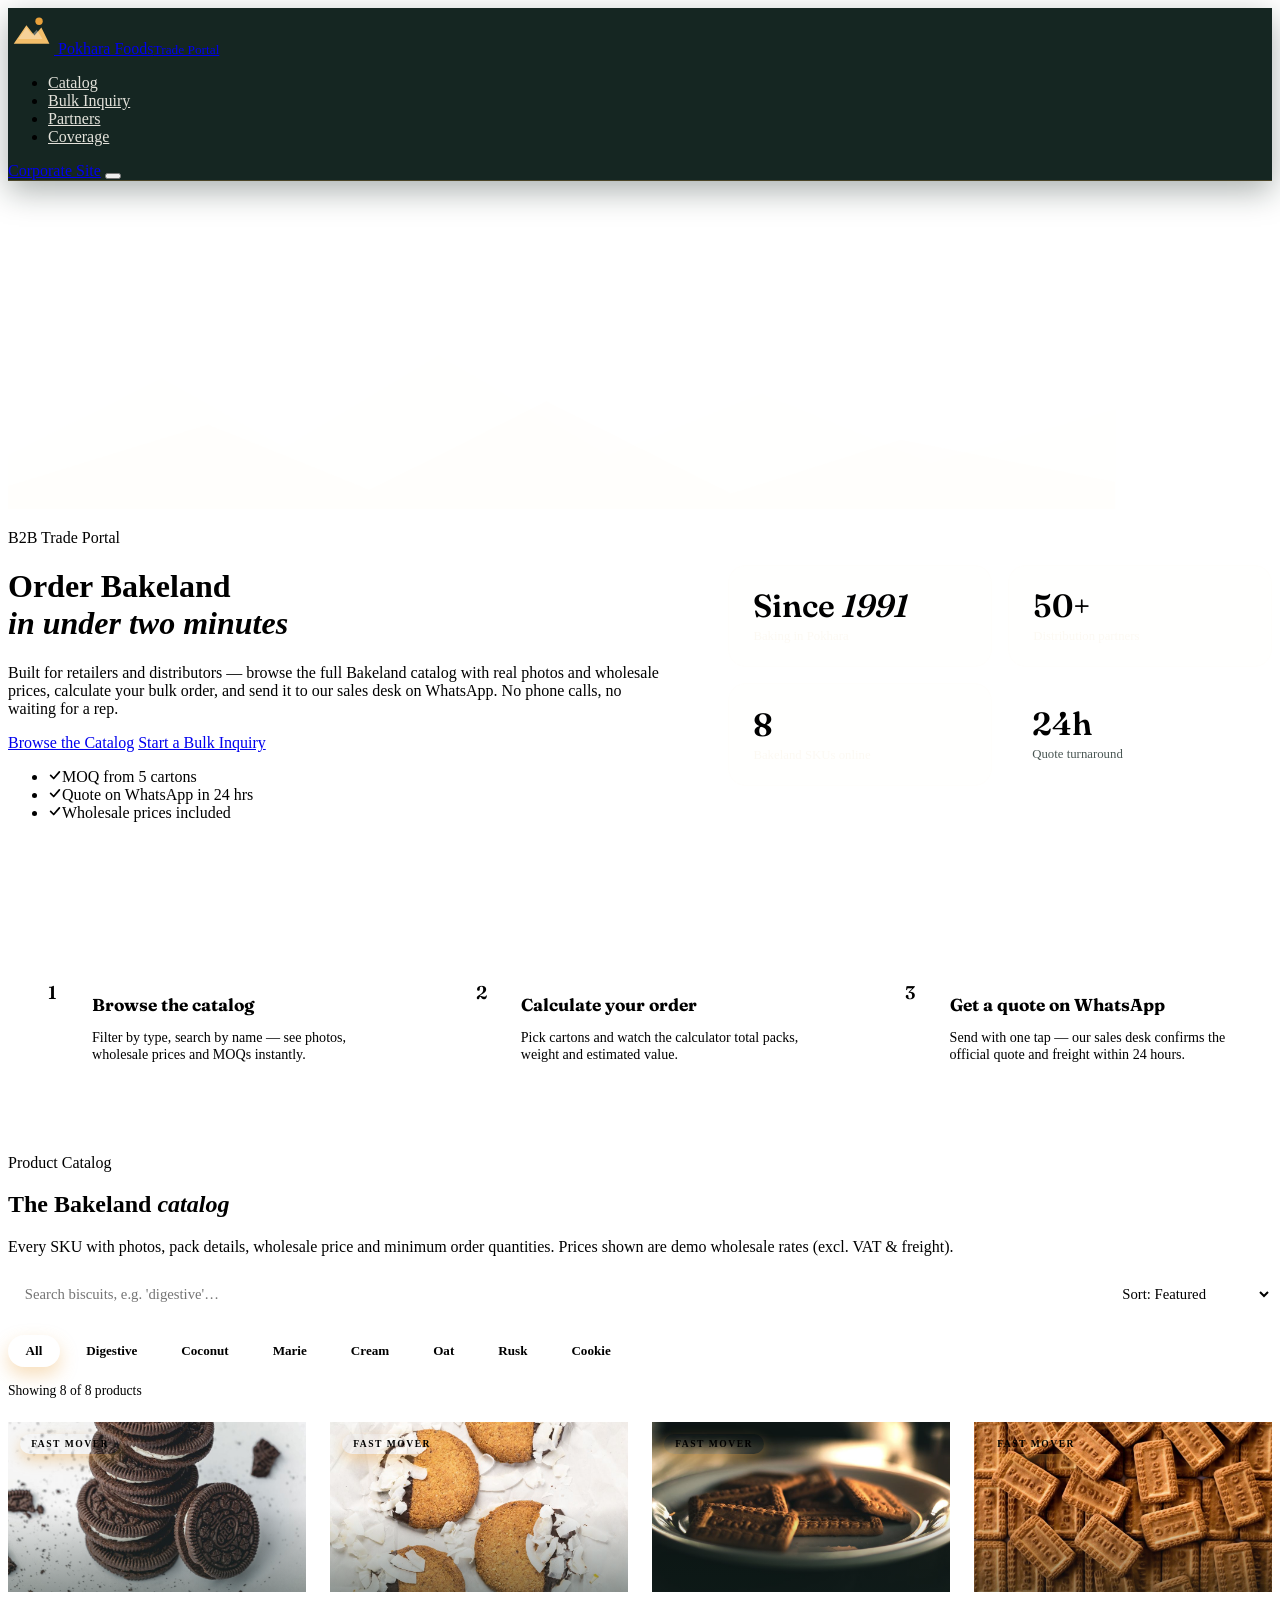
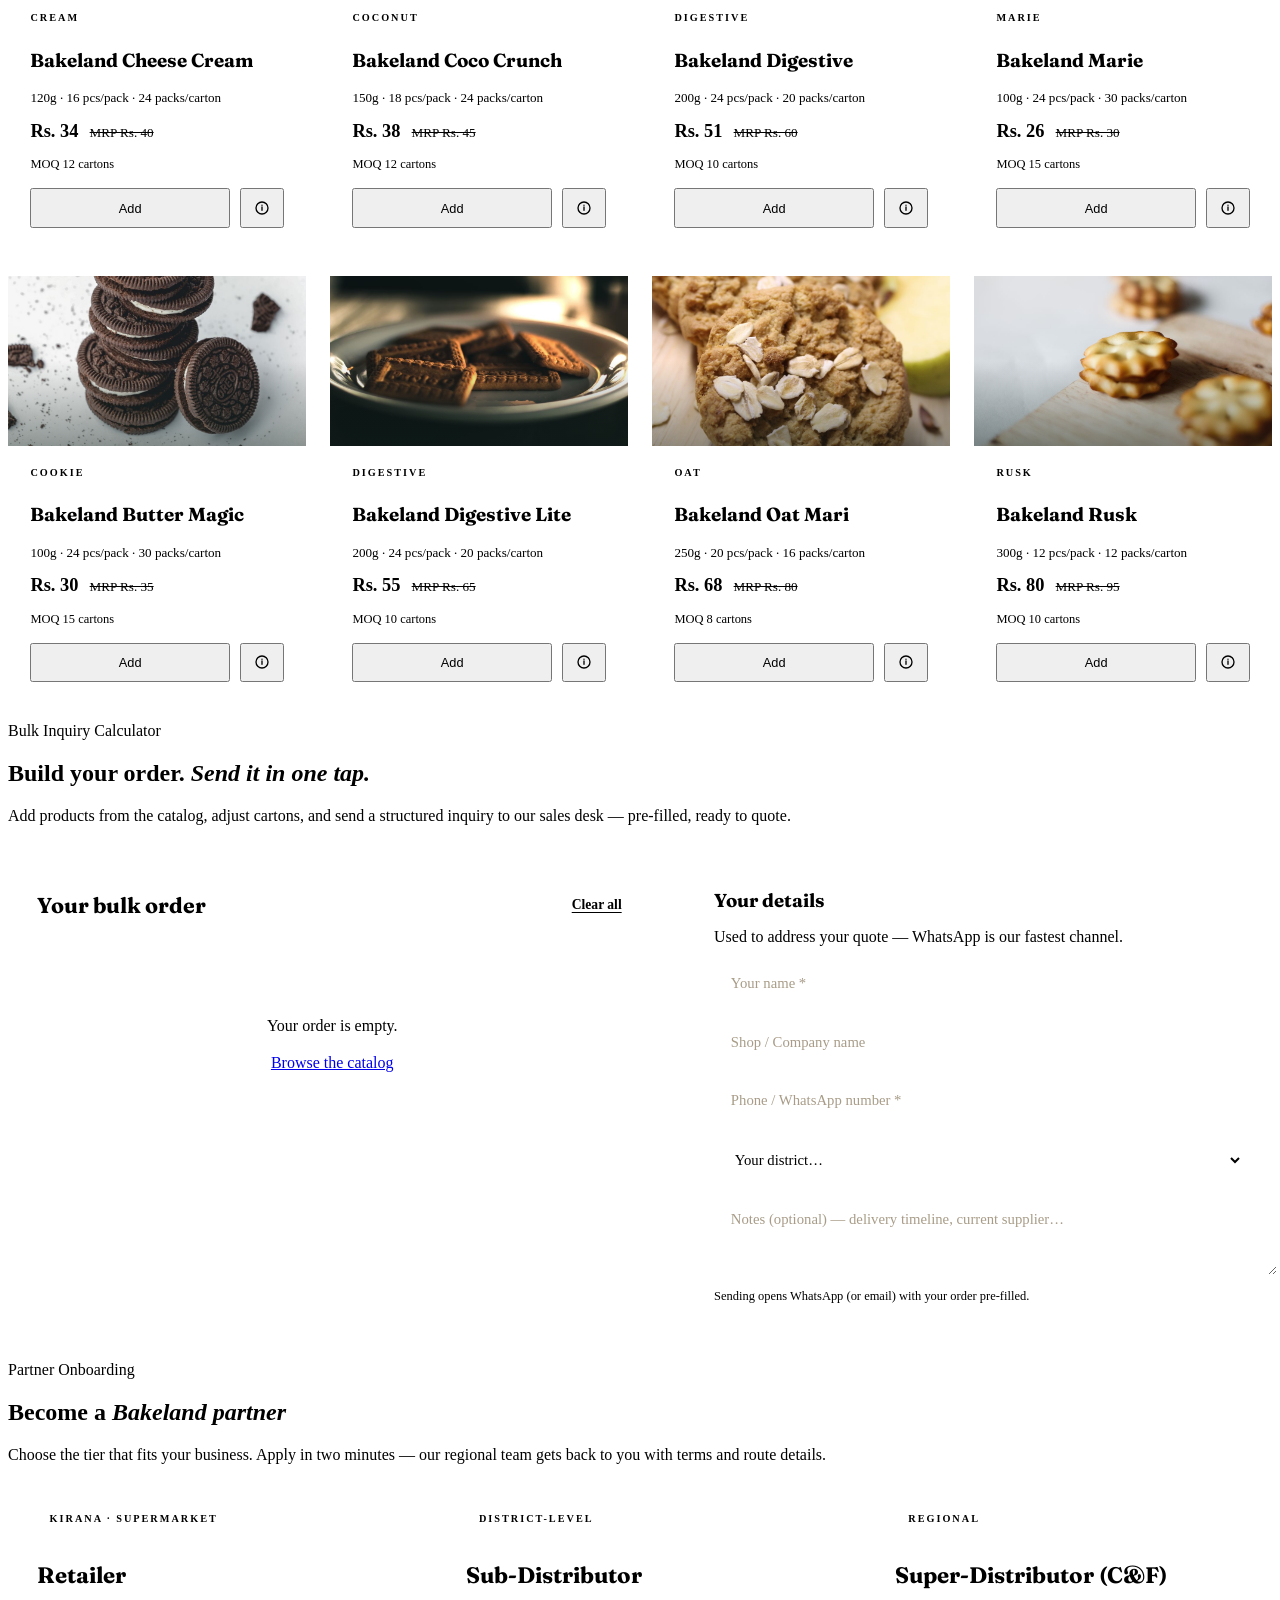
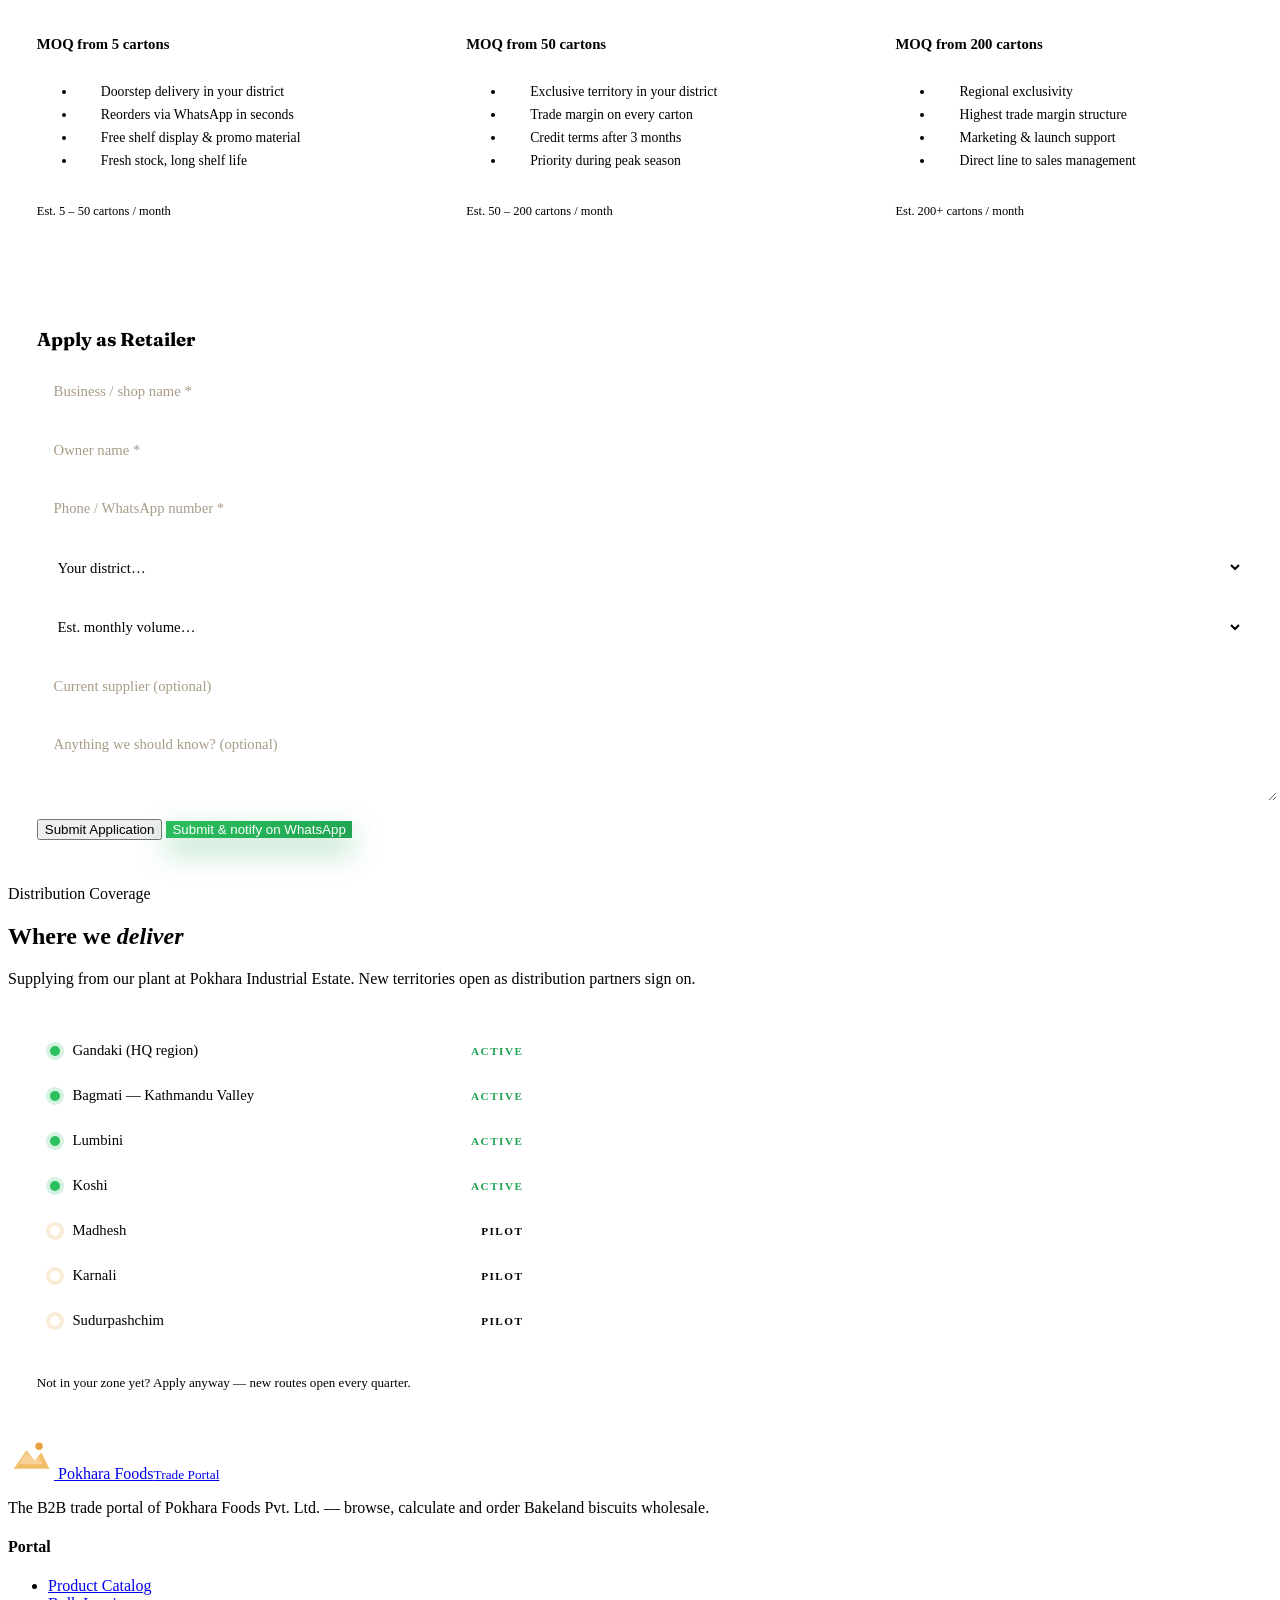
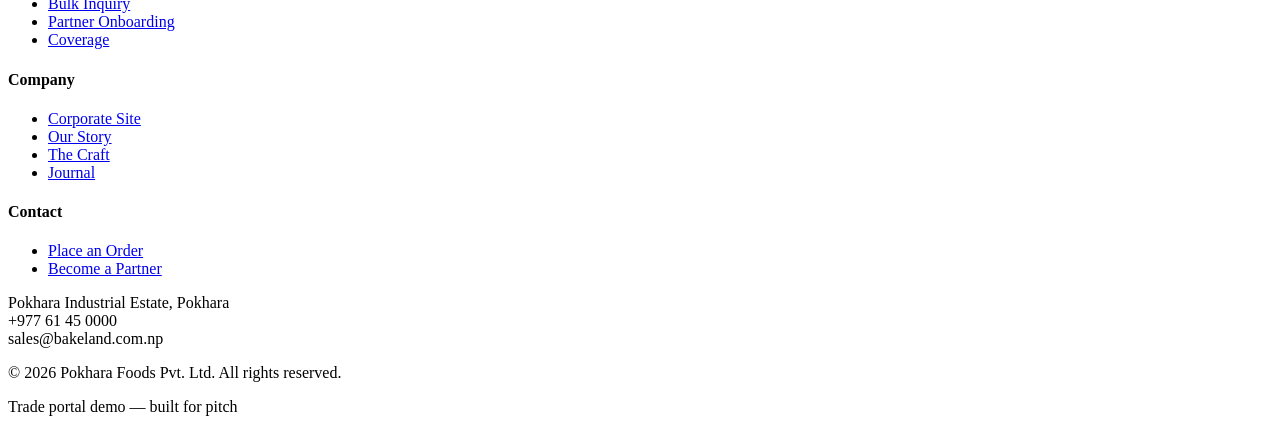
==== portal.html @ 177e56bc "feat: B2B wholesale trade portal" ====
<!DOCTYPE html>
<html lang="en">
<head>
  <meta charset="UTF-8" />
  <meta name="viewport" content="width=device-width, initial-scale=1.0" />
  <title>Trade Portal | Pokhara Foods — Bakeland Wholesale</title>
  <meta name="description" content="Pokhara Foods B2B trade portal — browse the Bakeland biscuit catalog with real photos and wholesale prices, calculate bulk orders and get a quote on WhatsApp in under two minutes. Retailer & distributor onboarding." />
  <link rel="preconnect" href="https://fonts.googleapis.com" />
  <link rel="preconnect" href="https://fonts.gstatic.com" crossorigin />
  <link href="https://fonts.googleapis.com/css2?family=Fraunces:ital,opsz,wght@0,9..144,400;0,9..144,500;0,9..144,600;0,9..144,700;1,9..144,400;1,9..144,600&family=Manrope:wght@300;400;500;600;700;800&display=swap" rel="stylesheet" />
  <link rel="stylesheet" href="main.css" />
  <link rel="stylesheet" href="portal.css" />
</head>
<body>

  <!-- ================================================================
       NAVBAR
  ================================================================= -->
  <nav class="navbar portal-nav scrolled">
    <div class="container nav-inner">
      <a href="index.html" class="brand">
        <span class="brand-mark" aria-hidden="true">
          <svg viewBox="0 0 40 40" width="46" height="46">
            <path d="M5 31 L16 15 L23 24 L29 17 L36 31 Z" fill="#f3be6a"/>
            <circle cx="27" cy="11.5" r="3.2" fill="#e9a13b"/>
            <path d="M9 27 L16 17 L21 23 L25 19 L30 27 Z" fill="rgba(251,247,239,0.35)"/>
          </svg>
        </span>
        <span class="brand-text">Pokhara Foods<small>Trade Portal</small></span>
      </a>

      <ul class="nav-links" id="navLinks">
        <li><a href="#catalog">Catalog</a></li>
        <li><a href="#calculator">Bulk Inquiry <span class="cart-badge" id="cartBadge" hidden>0</span></a></li>
        <li><a href="#partners">Partners</a></li>
        <li><a href="#coverage">Coverage</a></li>
      </ul>

      <a href="index.html" class="btn btn-primary btn-sm">Corporate Site</a>

      <button class="hamburger" id="hamburger" aria-label="Toggle menu">
        <span></span><span></span><span></span>
      </button>
    </div>
  </nav>

  <!-- ================================================================
       HERO
  ================================================================= -->
  <header class="portal-hero">
    <svg class="hero-ridge" viewBox="0 0 1440 260" preserveAspectRatio="none" aria-hidden="true">
      <path fill="rgba(251,247,239,0.07)" d="M0,190 L200,90 L360,180 L560,60 L780,190 L980,110 L1200,200 L1440,130 L1440,260 L0,260 Z"/>
      <path fill="rgba(251,247,239,0.13)" d="M0,230 L260,150 L470,235 L700,120 L940,240 L1160,170 L1440,225 L1440,260 L0,260 Z"/>
    </svg>

    <div class="container portal-hero-inner">
      <div class="portal-hero-copy">
        <p class="eyebrow hero-eyebrow">B2B Trade Portal</p>
        <h1 class="hero-title">Order Bakeland<br /><em>in under two minutes</em></h1>
        <p class="hero-sub">
          Built for retailers and distributors — browse the full Bakeland catalog with
          real photos and wholesale prices, calculate your bulk order, and send it to
          our sales desk on WhatsApp. No phone calls, no waiting for a rep.
        </p>
        <div class="hero-actions">
          <a href="#catalog" class="btn btn-primary">Browse the Catalog</a>
          <a href="#calculator" class="btn btn-ghost">Start a Bulk Inquiry</a>
        </div>
        <ul class="hero-trust">
          <li><span class="tick"><svg viewBox="0 0 16 16" width="14" height="14"><path d="M3 8.5 6.5 12 13 4.5" fill="none" stroke="currentColor" stroke-width="2" stroke-linecap="round" stroke-linejoin="round"/></svg></span>MOQ from 5 cartons</li>
          <li><span class="tick"><svg viewBox="0 0 16 16" width="14" height="14"><path d="M3 8.5 6.5 12 13 4.5" fill="none" stroke="currentColor" stroke-width="2" stroke-linecap="round" stroke-linejoin="round"/></svg></span>Quote on WhatsApp in 24 hrs</li>
          <li><span class="tick"><svg viewBox="0 0 16 16" width="14" height="14"><path d="M3 8.5 6.5 12 13 4.5" fill="none" stroke="currentColor" stroke-width="2" stroke-linecap="round" stroke-linejoin="round"/></svg></span>Wholesale prices included</li>
        </ul>
      </div>

      <div class="p-stats">
        <div class="p-stat">
          <span class="p-stat-value">Since <em style="color:var(--ivory)">1991</em></span>
          <span class="p-stat-label">Baking in Pokhara</span>
        </div>
        <div class="p-stat">
          <span class="p-stat-value">50+</span>
          <span class="p-stat-label">Distribution partners</span>
        </div>
        <div class="p-stat">
          <span class="p-stat-value">8</span>
          <span class="p-stat-label">Bakeland SKUs online</span>
        </div>
        <div class="p-stat p-stat-accent">
          <span class="p-stat-value">24h</span>
          <span class="p-stat-label">Quote turnaround</span>
        </div>
      </div>
    </div>
  </header>

  <!-- ================================================================
       HOW IT WORKS
  ================================================================= -->
  <section class="how">
    <div class="container how-grid">
      <div class="how-step reveal">
        <span class="how-num">1</span>
        <div>
          <h4>Browse the catalog</h4>
          <p>Filter by type, search by name — see photos, wholesale prices and MOQs instantly.</p>
        </div>
      </div>
      <div class="how-step reveal">
        <span class="how-num">2</span>
        <div>
          <h4>Calculate your order</h4>
          <p>Pick cartons and watch the calculator total packs, weight and estimated value.</p>
        </div>
      </div>
      <div class="how-step reveal">
        <span class="how-num">3</span>
        <div>
          <h4>Get a quote on WhatsApp</h4>
          <p>Send with one tap — our sales desk confirms the official quote and freight within 24 hours.</p>
        </div>
      </div>
    </div>
  </section>

  <!-- ================================================================
       CATALOG
  ================================================================= -->
  <section class="section portal-section" id="catalog">
    <div class="container">
      <div class="section-head reveal">
        <p class="eyebrow">Product Catalog</p>
        <h2 class="section-title">The Bakeland <em>catalog</em></h2>
        <p class="section-sub">
          Every SKU with photos, pack details, wholesale price and minimum order quantities.
          Prices shown are demo wholesale rates (excl. VAT &amp; freight).
        </p>
      </div>

      <div class="catalog-tools reveal">
        <input type="search" id="searchInput" placeholder="Search biscuits, e.g. 'digestive'…" aria-label="Search products" />
        <select id="sortSelect" aria-label="Sort products">
          <option value="featured">Sort: Featured</option>
          <option value="price-asc">Price: Low → High</option>
          <option value="price-desc">Price: High → Low</option>
          <option value="name">Name: A → Z</option>
        </select>
      </div>

      <div class="chips" id="catChips" aria-label="Filter by category"></div>
      <p class="catalog-count" id="catalogCount" aria-live="polite"></p>

      <div class="catalog-grid" id="catalogGrid"></div>

      <div class="catalog-empty" id="catalogEmpty" hidden>
        <p>No products match your search.</p>
        <button class="btn btn-outline" id="resetFilters">Clear filters</button>
      </div>
    </div>
  </section>

  <!-- ================================================================
       BULK INQUIRY CALCULATOR
  ================================================================= -->
  <section class="section portal-section alt" id="calculator">
    <div class="container">
      <div class="section-head reveal">
        <p class="eyebrow">Bulk Inquiry Calculator</p>
        <h2 class="section-title">Build your order. <em>Send it in one tap.</em></h2>
        <p class="section-sub">
          Add products from the catalog, adjust cartons, and send a structured inquiry
          to our sales desk — pre-filled, ready to quote.
        </p>
      </div>

      <div class="inq-layout">
        <div class="inq-left reveal">
          <div class="panel">
            <div class="panel-head">
              <h3>Your bulk order</h3>
              <button type="button" class="link-btn" id="clearCart">Clear all</button>
            </div>

            <div class="cart-empty" id="cartEmpty">
              <p>Your order is empty.</p>
              <a href="#catalog" class="btn btn-outline btn-sm">Browse the catalog</a>
            </div>

            <div class="cart-lines" id="cartLines"></div>

            <div class="totals-card" id="totalsCard" hidden>
              <div class="totals-row"><span>Total cartons</span><strong id="totCartons">0</strong></div>
              <div class="totals-row"><span>Total packs</span><strong id="totPacks">0</strong></div>
              <div class="totals-row"><span>Est. weight</span><strong id="totWeight">0 kg</strong></div>
              <div class="totals-row totals-value"><span>Est. wholesale value</span><strong id="totValue">Rs. 0</strong></div>
              <p class="totals-note">Demo pricing — the official quote, including freight to your district, is confirmed by our sales desk.</p>
              <div class="totals-actions">
                <button type="button" class="btn wa-btn" id="btnWa">Send Inquiry on WhatsApp</button>
                <button type="button" class="btn btn-outline" id="btnEmail">Send via Email</button>
              </div>
            </div>
          </div>
        </div>

        <div class="inq-right reveal">
          <form class="panel p-form" id="inquiryForm" onsubmit="return false;">
            <h3 style="font-family:'Fraunces',serif; color:var(--pine-deep); margin-bottom:0.3rem">Your details</h3>
            <p class="form-note">Used to address your quote — WhatsApp is our fastest channel.</p>
            <input type="text" id="inqName" placeholder="Your name *" required />
            <input type="text" id="inqCompany" placeholder="Shop / Company name" />
            <input type="tel" id="inqPhone" placeholder="Phone / WhatsApp number *" required />
            <select id="inqDistrict" aria-label="Your district">
              <option value="">Your district…</option>
            </select>
            <textarea rows="3" id="inqNote" placeholder="Notes (optional) — delivery timeline, current supplier…"></textarea>
            <p class="form-hint">Sending opens WhatsApp (or email) with your order pre-filled.</p>
          </form>

          <div class="panel confirm-card" id="confirmPanel" hidden>
            <span class="confirm-check" aria-hidden="true">
              <svg viewBox="0 0 24 24" width="30" height="30"><path d="M5 12.5 10 17.5 19 7" fill="none" stroke="currentColor" stroke-width="2.4" stroke-linecap="round" stroke-linejoin="round"/></svg>
            </span>
            <h3>Inquiry received!</h3>
            <p>Reference <strong id="confirmRef">PF-000000</strong> — our sales desk will confirm your official quote and freight within 24 hours (working days).</p>
            <ul id="confirmSummary" class="confirm-summary"></ul>
            <button type="button" class="btn btn-primary" id="newInquiry">Start a new inquiry</button>
          </div>
        </div>
      </div>
    </div>
  </section>

  <!-- ================================================================
       PARTNERS
  ================================================================= -->
  <section class="section portal-section" id="partners">
    <div class="container">
      <div class="section-head reveal">
        <p class="eyebrow">Partner Onboarding</p>
        <h2 class="section-title">Become a <em>Bakeland partner</em></h2>
        <p class="section-sub">
          Choose the tier that fits your business. Apply in two minutes — our regional
          team gets back to you with terms and route details.
        </p>
      </div>

      <div class="tiers" id="tierCards">
        <button type="button" class="tier reveal" data-tier="retailer">
          <span class="tier-tag">Kirana · Supermarket</span>
          <h3>Retailer</h3>
          <p class="tier-moq">MOQ from 5 cartons</p>
          <ul class="tier-benefits">
            <li>Doorstep delivery in your district</li>
            <li>Reorders via WhatsApp in seconds</li>
            <li>Free shelf display &amp; promo material</li>
            <li>Fresh stock, long shelf life</li>
          </ul>
          <span class="tier-vol">Est. 5 – 50 cartons / month</span>
        </button>

        <button type="button" class="tier reveal" data-tier="sub">
          <span class="tier-tag">District-level</span>
          <h3>Sub-Distributor</h3>
          <p class="tier-moq">MOQ from 50 cartons</p>
          <ul class="tier-benefits">
            <li>Exclusive territory in your district</li>
            <li>Trade margin on every carton</li>
            <li>Credit terms after 3 months</li>
            <li>Priority during peak season</li>
          </ul>
          <span class="tier-vol">Est. 50 – 200 cartons / month</span>
        </button>

        <button type="button" class="tier reveal" data-tier="cnf">
          <span class="tier-tag">Regional</span>
          <h3>Super-Distributor (C&amp;F)</h3>
          <p class="tier-moq">MOQ from 200 cartons</p>
          <ul class="tier-benefits">
            <li>Regional exclusivity</li>
            <li>Highest trade margin structure</li>
            <li>Marketing &amp; launch support</li>
            <li>Direct line to sales management</li>
          </ul>
          <span class="tier-vol">Est. 200+ cartons / month</span>
        </button>
      </div>

      <form class="panel p-form partner-form reveal" id="partnerForm" onsubmit="return false;">
        <h3 style="font-family:'Fraunces',serif; color:var(--pine-deep)">Apply as <span class="tier-label" id="tierLabel">Retailer</span></h3>
        <div class="form-row">
          <input type="text" id="partBusiness" placeholder="Business / shop name *" required />
          <input type="text" id="partOwner" placeholder="Owner name *" required />
        </div>
        <div class="form-row">
          <input type="tel" id="partPhone" placeholder="Phone / WhatsApp number *" required />
          <select id="partDistrict" aria-label="Your district">
            <option value="">Your district…</option>
          </select>
        </div>
        <div class="form-row">
          <select id="partVolume" aria-label="Estimated monthly volume">
            <option value="">Est. monthly volume…</option>
            <option>Under 5 cartons</option>
            <option>5 – 20 cartons</option>
            <option>20 – 50 cartons</option>
            <option>50 – 200 cartons</option>
            <option>200+ cartons</option>
          </select>
          <input type="text" id="partSupplier" placeholder="Current supplier (optional)" />
        </div>
        <textarea rows="3" id="partNote" placeholder="Anything we should know? (optional)"></textarea>
        <div class="form-actions">
          <button type="submit" class="btn btn-primary" id="btnApply">Submit Application</button>
          <button type="button" class="btn wa-btn" id="btnApplyWa">Submit &amp; notify on WhatsApp</button>
        </div>

        <div class="confirm-card mini" id="partnerConfirm" hidden>
          <span class="confirm-check" aria-hidden="true">
            <svg viewBox="0 0 24 24" width="26" height="26"><path d="M5 12.5 10 17.5 19 7" fill="none" stroke="currentColor" stroke-width="2.4" stroke-linecap="round" stroke-linejoin="round"/></svg>
          </span>
          <p>Application received! Reference <strong id="partnerRef">PF-000000</strong> — our regional team will contact you within 2 working days.</p>
        </div>
      </form>
    </div>
  </section>

  <!-- ================================================================
       COVERAGE
  ================================================================= -->
  <section class="section portal-section alt" id="coverage">
    <div class="container">
      <div class="section-head reveal">
        <p class="eyebrow">Distribution Coverage</p>
        <h2 class="section-title">Where we <em>deliver</em></h2>
        <p class="section-sub">
          Supplying from our plant at Pokhara Industrial Estate. New territories open as
          distribution partners sign on.
        </p>
      </div>

      <div class="coverage-grid">
        <div class="zone-list reveal">
          <div class="zone-item"><span class="zone-dot active"></span><span>Gandaki (HQ region)</span><span class="zone-status on">Active</span></div>
          <div class="zone-item"><span class="zone-dot active"></span><span>Bagmati — Kathmandu Valley</span><span class="zone-status on">Active</span></div>
          <div class="zone-item"><span class="zone-dot active"></span><span>Lumbini</span><span class="zone-status on">Active</span></div>
          <div class="zone-item"><span class="zone-dot active"></span><span>Koshi</span><span class="zone-status on">Active</span></div>
          <div class="zone-item"><span class="zone-dot pilot"></span><span>Madhesh</span><span class="zone-status pilot">Pilot</span></div>
          <div class="zone-item"><span class="zone-dot pilot"></span><span>Karnali</span><span class="zone-status pilot">Pilot</span></div>
          <div class="zone-item"><span class="zone-dot pilot"></span><span>Sudurpashchim</span><span class="zone-status pilot">Pilot</span></div>
          <p class="zone-note">Not in your zone yet? Apply anyway — new routes open every quarter.</p>
        </div>

        <div class="coverage-map reveal">
          <iframe
            src="https://www.google.com/maps?q=Pokhara+Industrial+Estate,+Pokhara,+Nepal&output=embed"
            title="Pokhara Foods plant — Pokhara Industrial Estate"
            loading="lazy"
            referrerpolicy="no-referrer-when-downgrade"
            allowfullscreen></iframe>
        </div>
      </div>
    </div>
  </section>

  <!-- ================================================================
       FOOTER
  ================================================================= -->
  <footer class="footer">
    <div class="container footer-top">
      <div class="footer-brand">
        <a href="index.html" class="brand">
          <span class="brand-mark" aria-hidden="true">
            <svg viewBox="0 0 40 40" width="46" height="46">
              <path d="M5 31 L16 15 L23 24 L29 17 L36 31 Z" fill="#f3be6a"/>
              <circle cx="27" cy="11.5" r="3.2" fill="#e9a13b"/>
              <path d="M9 27 L16 17 L21 23 L25 19 L30 27 Z" fill="rgba(251,247,239,0.35)"/>
            </svg>
          </span>
          <span class="brand-text">Pokhara Foods<small>Trade Portal</small></span>
        </a>
        <p class="footer-desc">
          The B2B trade portal of Pokhara Foods Pvt. Ltd. — browse, calculate and order
          Bakeland biscuits wholesale.
        </p>
      </div>

      <div class="footer-col">
        <h4>Portal</h4>
        <ul>
          <li><a href="#catalog">Product Catalog</a></li>
          <li><a href="#calculator">Bulk Inquiry</a></li>
          <li><a href="#partners">Partner Onboarding</a></li>
          <li><a href="#coverage">Coverage</a></li>
        </ul>
      </div>

      <div class="footer-col">
        <h4>Company</h4>
        <ul>
          <li><a href="index.html">Corporate Site</a></li>
          <li><a href="index.html#story">Our Story</a></li>
          <li><a href="index.html#craft">The Craft</a></li>
          <li><a href="index.html#journal">Journal</a></li>
        </ul>
      </div>

      <div class="footer-col">
        <h4>Contact</h4>
        <ul>
          <li><a href="#calculator">Place an Order</a></li>
          <li><a href="#partners">Become a Partner</a></li>
        </ul>
        <p class="footer-contact">Pokhara Industrial Estate, Pokhara<br />+977 61 45 0000<br />sales@bakeland.com.np</p>
      </div>
    </div>

    <div class="container footer-bottom">
      <p>&copy; <span id="year">2026</span> Pokhara Foods Pvt. Ltd. All rights reserved.</p>
      <p class="footer-note">Trade portal demo — built for pitch</p>
    </div>
  </footer>

  <!-- ================================================================
       MODAL — product details
  ================================================================= -->
  <div class="modal" id="productModal" hidden>
    <div class="modal-card" id="modalCard" role="dialog" aria-modal="true" aria-label="Product details"></div>
  </div>

  <!-- ================================================================
       TOAST
  ================================================================= -->
  <div class="toast" id="toast" role="status" hidden></div>

  <script src="portal.js"></script>
</body>
</html>
---- portal.css ----
/* ============================================================
   POKHARA FOODS — TRADE PORTAL (Modern Artisan)
   Fresh design · shares tokens with main.css
   ============================================================ */

[hidden] { display: none !important; }

/* ---------- Portal navbar (solid pine) ---------- */
.portal-nav.scrolled {
  background: rgba(14, 31, 27, 0.97);
  backdrop-filter: blur(14px);
  box-shadow: 0 10px 30px rgba(14, 31, 27, 0.35);
  border-bottom: 1px solid rgba(233, 161, 59, 0.25);
}
.portal-nav .brand-text { color: var(--ivory); }
.portal-nav .nav-links a { color: rgba(251, 247, 239, 0.9); }
.portal-nav .hamburger span { background: var(--ivory); }
.cart-badge {
  display: inline-grid;
  place-items: center;
  min-width: 20px;
  height: 20px;
  padding: 0 5px;
  margin-left: 4px;
  background: var(--saffron);
  color: var(--pine-deep);
  font-size: 0.7rem;
  font-weight: 800;
  border-radius: 999px;
  vertical-align: 2px;
}

/* ============================================================
   PORTAL HERO
   ============================================================ */
.portal-hero {
  position: relative;
  padding: 8rem 0 4.5rem;
  overflow: hidden;
  background:
    radial-gradient(900px 460px at 88% 12%, rgba(233, 161, 59, 0.14), transparent 60%),
    radial-gradient(rgba(251, 247, 239, 0.05) 1px, transparent 1.4px),
    linear-gradient(165deg, var(--pine-deep) 0%, var(--pine) 60%, #27503f 100%);
  background-size: auto, 24px 24px, auto;
}
.portal-hero .hero-ridge { height: 200px; }
.portal-hero-inner {
  position: relative;
  z-index: 2;
  display: grid;
  grid-template-columns: 1.1fr 0.9fr;
  gap: 3.5rem;
  align-items: center;
}
.portal-hero .hero-eyebrow { color: var(--saffron-2); }
.portal-hero .hero-eyebrow::before { background: var(--saffron-2); }

.p-stats {
  display: grid;
  grid-template-columns: 1fr 1fr;
  gap: 1rem;
}
.p-stat {
  background: rgba(251, 247, 239, 0.07);
  border: 1px solid rgba(251, 247, 239, 0.16);
  border-radius: 18px;
  padding: 1.4rem 1.5rem;
  backdrop-filter: blur(6px);
  display: flex;
  flex-direction: column;
  transition: transform 0.3s ease, border-color 0.3s ease, background 0.3s ease;
}
.p-stat:hover { transform: translateY(-5px); border-color: var(--saffron); background: rgba(251, 247, 239, 0.1); }
.p-stat-value { font-family: 'Fraunces', serif; font-size: 2rem; font-weight: 600; color: var(--saffron-2); line-height: 1.1; }
.p-stat-label { font-size: 0.8rem; color: rgba(251, 247, 239, 0.72); margin-top: 0.35rem; }
.p-stat-accent { background: linear-gradient(150deg, var(--saffron), var(--saffron-2)); border: none; }
.p-stat-accent .p-stat-value { color: var(--pine-deep); }
.p-stat-accent .p-stat-label { color: rgba(14, 31, 27, 0.75); }

/* ============================================================
   HOW IT WORKS
   ============================================================ */
.how { background: var(--paper); border-bottom: 1px solid var(--line); }
.how-grid {
  display: grid;
  grid-template-columns: repeat(3, 1fr);
  gap: 1.4rem;
  padding: 2.6rem 0;
}
.how-step {
  display: flex;
  gap: 1.1rem;
  align-items: flex-start;
  padding: 1.2rem 1.4rem;
  border-radius: 16px;
  transition: background 0.3s ease, transform 0.3s ease;
}
.how-step:hover { background: var(--ivory); transform: translateY(-4px); }
.how-num {
  flex-shrink: 0;
  width: 44px; height: 44px;
  display: grid; place-items: center;
  font-family: 'Fraunces', serif;
  font-size: 1.15rem;
  font-weight: 600;
  color: var(--pine-deep);
  background: linear-gradient(135deg, var(--saffron), var(--saffron-2));
  border-radius: 50%;
}
.how-step h4 { font-family: 'Fraunces', serif; color: var(--pine-deep); font-size: 1.08rem; margin-bottom: 0.25rem; }
.how-step p { color: var(--muted); font-size: 0.88rem; }

/* ============================================================
   SECTIONS
   ============================================================ */
.portal-section { background: var(--ivory); }
.portal-section.alt { background: var(--paper); }

/* ---------- Catalog tools ---------- */
.catalog-tools { display: flex; gap: 1rem; align-items: center; margin-bottom: 1.2rem; flex-wrap: wrap; }
.catalog-tools input,
.catalog-tools select {
  background: var(--paper);
  border: 1px solid var(--line);
  border-radius: 12px;
  padding: 0.8rem 1.05rem;
  font-family: inherit;
  font-size: 0.92rem;
  color: var(--ink);
  transition: border-color 0.25s ease, box-shadow 0.25s ease;
}
.catalog-tools input { flex: 1; min-width: 220px; }
.catalog-tools input:focus,
.catalog-tools select:focus { outline: none; border-color: var(--saffron); box-shadow: 0 0 0 4px rgba(233, 161, 59, 0.18); }

.chips { display: flex; flex-wrap: wrap; gap: 0.55rem; margin-bottom: 1rem; }
.chip {
  border: 1.5px solid var(--line);
  background: var(--paper);
  color: var(--muted);
  font-family: inherit;
  font-size: 0.82rem;
  font-weight: 700;
  padding: 0.5rem 1.1rem;
  border-radius: 999px;
  cursor: pointer;
  transition: all 0.25s ease;
}
.chip:hover { border-color: var(--saffron); color: var(--pine); transform: translateY(-2px); }
.chip.active { background: linear-gradient(135deg, var(--saffron), var(--saffron-2)); border-color: transparent; color: var(--pine-deep); box-shadow: 0 8px 18px rgba(233, 161, 59, 0.35); }

.catalog-count { font-size: 0.85rem; color: var(--muted); margin-bottom: 1.4rem; }

/* ---------- Product cards (photo) ---------- */
.catalog-grid {
  display: grid;
  grid-template-columns: repeat(auto-fill, minmax(250px, 1fr));
  gap: 1.5rem;
}
.p-card {
  background: var(--paper);
  border: 1px solid var(--line);
  border-radius: var(--radius);
  overflow: hidden;
  box-shadow: var(--shadow-sm);
  display: flex;
  flex-direction: column;
  transition: transform 0.35s ease, box-shadow 0.35s ease;
  animation: cardIn 0.45s ease both;
}
@keyframes cardIn { from { opacity: 0; transform: translateY(14px); } to { opacity: 1; transform: translateY(0); } }
.p-card:hover { transform: translateY(-8px); box-shadow: var(--shadow); }

.p-img { position: relative; height: 170px; overflow: hidden; }
.p-img img { width: 100%; height: 100%; object-fit: cover; transition: transform 0.6s ease; filter: saturate(0.92); }
.p-card:hover .p-img img { transform: scale(1.07); }
.p-img::after { content: ""; position: absolute; inset: 0; background: linear-gradient(180deg, transparent 50%, rgba(14, 31, 27, 0.45)); }
.p-fast {
  position: absolute;
  top: 12px; left: 12px;
  z-index: 2;
  font-size: 0.6rem;
  font-weight: 800;
  letter-spacing: 1.5px;
  text-transform: uppercase;
  color: var(--pine-deep);
  background: linear-gradient(135deg, var(--saffron), var(--saffron-2));
  padding: 0.3rem 0.7rem;
  border-radius: 999px;
  box-shadow: 0 6px 14px rgba(233, 161, 59, 0.4);
}

.p-body { padding: 1.3rem 1.4rem 1.5rem; display: flex; flex-direction: column; flex: 1; }
.p-cat { display: inline-block; font-size: 0.64rem; font-weight: 800; letter-spacing: 2px; text-transform: uppercase; color: var(--saffron); margin-bottom: 0.4rem; }
.p-body h3 { font-family: 'Fraunces', serif; font-size: 1.18rem; color: var(--pine-deep); line-height: 1.25; margin-bottom: 0.3rem; }
.p-specs { font-size: 0.82rem; color: var(--muted); margin-bottom: 0.9rem; }

.p-price-row { display: flex; align-items: baseline; gap: 0.7rem; margin-bottom: 0.2rem; }
.p-ws { font-size: 1.15rem; font-weight: 800; color: var(--pine); }
.p-mrp { font-size: 0.82rem; color: var(--muted); text-decoration: line-through; }
.p-moq { font-size: 0.78rem; color: var(--muted); margin-bottom: 1rem; }

.p-actions { display: flex; gap: 0.6rem; margin-top: auto; }
.p-actions .btn { flex: 1; text-align: center; padding: 0.65rem 0.8rem; font-size: 0.8rem; }
.p-actions .btn-icon { flex: 0 0 auto; width: 44px; padding: 0; display: grid; place-items: center; }
.p-actions .btn-icon svg { display: block; }

.catalog-empty { text-align: center; padding: 4rem 1rem; color: var(--muted); }
.catalog-empty .btn { margin-top: 1.2rem; }

/* ---------- Modal ---------- */
.modal {
  position: fixed;
  inset: 0;
  z-index: 200;
  background: rgba(14, 31, 27, 0.62);
  backdrop-filter: blur(6px);
  display: grid;
  place-items: center;
  padding: 1.4rem;
  animation: fadeIn 0.25s ease;
}
@keyframes fadeIn { from { opacity: 0; } to { opacity: 1; } }
.modal-card {
  background: var(--paper);
  border-radius: 24px;
  max-width: 620px;
  width: 100%;
  max-height: 90vh;
  overflow-y: auto;
  animation: popIn 0.3s cubic-bezier(0.22, 1, 0.36, 1);
}
@keyframes popIn { from { opacity: 0; transform: translateY(24px) scale(0.97); } to { opacity: 1; transform: none; } }

.modal-head { position: relative; height: 190px; overflow: hidden; }
.modal-head img { width: 100%; height: 100%; object-fit: cover; }
.modal-head::after { content: ""; position: absolute; inset: 0; background: linear-gradient(180deg, transparent 40%, rgba(14, 31, 27, 0.5)); }
.modal-close {
  position: absolute;
  top: 14px; right: 14px;
  z-index: 2;
  width: 38px; height: 38px;
  border: none;
  border-radius: 50%;
  background: var(--ivory);
  color: var(--pine-deep);
  font-size: 1.3rem;
  line-height: 1;
  cursor: pointer;
  transition: transform 0.25s ease, background 0.25s ease;
}
.modal-close:hover { transform: rotate(90deg); background: var(--saffron); }

.modal-body { padding: 1.8rem 2rem 2.2rem; }
.modal-body .p-cat { margin-bottom: 0.5rem; }
.modal-body h3 { font-family: 'Fraunces', serif; font-size: 1.6rem; color: var(--pine-deep); margin-bottom: 0.5rem; }
.modal-desc { color: var(--muted); font-size: 0.92rem; margin-bottom: 1.4rem; }

.spec-grid {
  display: grid;
  grid-template-columns: 1fr 1fr;
  gap: 0.7rem 1.4rem;
  background: var(--ivory);
  border: 1px solid var(--line);
  border-radius: 16px;
  padding: 1.2rem 1.4rem;
  margin-bottom: 1.5rem;
}
.spec-grid div { display: flex; justify-content: space-between; gap: 0.8rem; font-size: 0.88rem; }
.spec-grid span { color: var(--muted); }
.spec-grid strong { color: var(--pine-deep); font-weight: 700; }

.modal-add { display: flex; align-items: center; gap: 0.9rem; flex-wrap: wrap; }
.modal-add .btn { flex: 1; text-align: center; }

/* ============================================================
   CALCULATOR
   ============================================================ */
.inq-layout { display: grid; grid-template-columns: 1.05fr 0.95fr; gap: 1.8rem; align-items: start; }
.inq-right { position: sticky; top: 100px; display: grid; gap: 1.4rem; }

.panel {
  background: var(--paper);
  border: 1px solid var(--line);
  border-radius: 22px;
  padding: 1.8rem;
  box-shadow: var(--shadow-sm);
}
.panel-head { display: flex; align-items: center; justify-content: space-between; margin-bottom: 1.2rem; }
.panel-head h3 { font-family: 'Fraunces', serif; font-size: 1.35rem; color: var(--pine-deep); }
.link-btn { background: none; border: none; color: var(--pine); font-family: inherit; font-size: 0.85rem; font-weight: 700; cursor: pointer; text-decoration: underline; text-underline-offset: 3px; }
.link-btn:hover { color: var(--saffron); }

.cart-empty { text-align: center; padding: 2.6rem 1rem; color: var(--muted); }
.cart-empty p { margin-bottom: 1.2rem; }

.cart-lines { display: grid; gap: 0.9rem; margin-bottom: 1.4rem; }
.cart-line {
  display: grid;
  grid-template-columns: 1fr auto 1fr auto;
  gap: 0.9rem;
  align-items: center;
  background: var(--ivory);
  border: 1px solid var(--line);
  border-radius: 14px;
  padding: 0.9rem 1.1rem;
}
.cart-line-info strong { display: block; color: var(--pine-deep); font-size: 0.95rem; }
.cart-line-info span { font-size: 0.78rem; color: var(--muted); }
.cart-line-meta { text-align: right; }
.cart-line-meta span { display: block; font-size: 0.78rem; color: var(--muted); }
.cart-line-meta strong { color: var(--pine); font-size: 0.95rem; }
.cart-remove {
  width: 30px; height: 30px;
  border: none;
  border-radius: 50%;
  background: rgba(31, 61, 53, 0.1);
  color: var(--pine);
  font-size: 1.1rem;
  cursor: pointer;
  transition: background 0.25s ease, color 0.25s ease, transform 0.25s ease;
}
.cart-remove:hover { background: var(--pine); color: var(--ivory); transform: rotate(90deg); }

.stepper { display: flex; align-items: center; gap: 0.4rem; }
.stepper button {
  width: 30px; height: 30px;
  border: 1.5px solid var(--line);
  border-radius: 10px;
  background: var(--paper);
  color: var(--pine);
  font-size: 1.05rem;
  font-weight: 800;
  cursor: pointer;
  transition: all 0.2s ease;
}
.stepper button:hover { background: var(--pine); color: var(--ivory); border-color: var(--pine); }
.stepper input {
  width: 52px;
  text-align: center;
  border: 1.5px solid var(--line);
  border-radius: 10px;
  background: var(--paper);
  color: var(--ink);
  font-family: inherit;
  font-size: 0.95rem;
  font-weight: 700;
  padding: 0.3rem 0.2rem;
}
.stepper input:focus { outline: none; border-color: var(--saffron); }
.stepper .unit { font-size: 0.72rem; color: var(--muted); }

.totals-card { border-top: 1px dashed var(--line); padding-top: 1.3rem; }
.totals-row { display: flex; justify-content: space-between; font-size: 0.9rem; color: var(--muted); padding: 0.3rem 0; }
.totals-row strong { color: var(--ink); font-weight: 700; }
.totals-row.totals-value { border-top: 1px solid var(--line); margin-top: 0.5rem; padding-top: 0.9rem; font-size: 1rem; }
.totals-row.totals-value strong { font-size: 1.35rem; color: var(--pine); font-family: 'Fraunces', serif; }
.totals-note { font-size: 0.78rem; color: var(--muted); margin: 0.8rem 0 1.1rem; }
.totals-actions { display: grid; gap: 0.7rem; }
.totals-actions .btn { text-align: center; }

.wa-btn { background: linear-gradient(135deg, #2bbf5e, #1fa452); color: #fff; box-shadow: 0 12px 30px rgba(31, 164, 82, 0.4); border: none; }
.wa-btn:hover { transform: translateY(-3px); box-shadow: 0 18px 40px rgba(31, 164, 82, 0.5); }

/* ---------- Forms ---------- */
.p-form input,
.p-form select,
.p-form textarea {
  width: 100%;
  background: var(--ivory);
  border: 1px solid var(--line);
  border-radius: 12px;
  padding: 0.85rem 1.05rem;
  margin-bottom: 0.9rem;
  color: var(--ink);
  font-family: inherit;
  font-size: 0.92rem;
  transition: border-color 0.25s ease, box-shadow 0.25s ease, background 0.25s ease;
}
.p-form input:focus,
.p-form select:focus,
.p-form textarea:focus { outline: none; border-color: var(--saffron); background: var(--paper); box-shadow: 0 0 0 4px rgba(233, 161, 59, 0.18); }
.p-form input::placeholder,
.p-form textarea::placeholder { color: #a89c88; }
.p-form textarea { resize: vertical; }
.p-form .form-hint { font-size: 0.78rem; color: var(--muted); margin-top: -0.3rem; }

/* ---------- Confirmation ---------- */
.confirm-card { text-align: center; }
.confirm-check {
  width: 58px; height: 58px;
  margin: 0 auto 1rem;
  display: grid; place-items: center;
  background: linear-gradient(135deg, #2bbf5e, #1fa452);
  color: #fff;
  border-radius: 50%;
  box-shadow: 0 12px 28px rgba(31, 164, 82, 0.4);
}
.confirm-check svg { display: block; }
.confirm-card h3 { font-family: 'Fraunces', serif; font-size: 1.4rem; color: var(--pine-deep); margin-bottom: 0.6rem; }
.confirm-card > p { color: var(--muted); font-size: 0.92rem; }
.confirm-card strong { color: var(--pine); }
.confirm-summary {
  text-align: left;
  background: var(--ivory);
  border: 1px solid var(--line);
  border-radius: 14px;
  padding: 1rem 1.2rem;
  margin: 1.2rem 0;
  display: grid;
  gap: 0.4rem;
}
.confirm-summary li { font-size: 0.85rem; color: var(--ink); display: flex; justify-content: space-between; gap: 1rem; }
.confirm-summary li span { color: var(--muted); }
.confirm-card .btn { width: 100%; text-align: center; }
.confirm-card.mini { box-shadow: none; padding: 1.2rem; }
.confirm-card.mini .confirm-check { width: 44px; height: 44px; margin-bottom: 0.8rem; }
.confirm-card.mini p { font-size: 0.9rem; }

/* ============================================================
   PARTNERS
   ============================================================ */
.tiers { display: grid; grid-template-columns: repeat(3, 1fr); gap: 1.5rem; margin-bottom: 2rem; }
.tier {
  text-align: left;
  background: var(--paper);
  border: 2px solid var(--line);
  border-radius: 22px;
  padding: 1.8rem;
  cursor: pointer;
  font-family: inherit;
  color: inherit;
  display: flex;
  flex-direction: column;
  gap: 0.6rem;
  transition: transform 0.35s ease, box-shadow 0.35s ease, border-color 0.35s ease;
}
.tier:hover { transform: translateY(-8px); box-shadow: var(--shadow); border-color: var(--saffron); }
.tier.active { border-color: var(--saffron); box-shadow: var(--shadow); background: linear-gradient(180deg, #fffdf6, var(--ivory)); }
.tier-tag {
  align-self: flex-start;
  font-size: 0.64rem;
  font-weight: 800;
  letter-spacing: 2px;
  text-transform: uppercase;
  color: var(--saffron);
  background: var(--sand);
  padding: 0.3rem 0.8rem;
  border-radius: 999px;
}
.tier.active .tier-tag { background: linear-gradient(135deg, var(--saffron), var(--saffron-2)); color: var(--pine-deep); }
.tier h3 { font-family: 'Fraunces', serif; font-size: 1.4rem; color: var(--pine-deep); }
.tier-moq { font-weight: 800; color: var(--pine); font-size: 0.92rem; }
.tier-benefits { display: grid; gap: 0.45rem; margin: 0.4rem 0 0.8rem; flex: 1; }
.tier-benefits li { position: relative; padding-left: 1.5rem; font-size: 0.86rem; color: var(--muted); }
.tier-benefits li::before {
  content: "";
  position: absolute;
  left: 0; top: 0.45em;
  width: 10px; height: 10px;
  border-radius: 50%;
  background: linear-gradient(135deg, var(--saffron), var(--saffron-2));
}
.tier-vol { font-size: 0.78rem; color: var(--muted); border-top: 1px dashed var(--line); padding-top: 0.8rem; }
.partner-form .tier-label { color: var(--pine); }

/* ============================================================
   COVERAGE
   ============================================================ */
.coverage-grid { display: grid; grid-template-columns: 1fr 1.2fr; gap: 2.4rem; align-items: stretch; }
.zone-list {
  background: var(--paper);
  border: 1px solid var(--line);
  border-radius: 22px;
  padding: 1.8rem;
  display: flex;
  flex-direction: column;
  gap: 0.55rem;
}
.zone-item { display: flex; align-items: center; gap: 0.8rem; font-size: 0.92rem; color: var(--ink); padding: 0.6rem 0.8rem; border-radius: 12px; transition: background 0.25s ease; }
.zone-item:hover { background: var(--ivory); }
.zone-item span:nth-child(2) { flex: 1; }
.zone-dot { width: 10px; height: 10px; border-radius: 50%; flex-shrink: 0; }
.zone-dot.active { background: #2bbf5e; box-shadow: 0 0 0 4px rgba(43, 191, 94, 0.2); }
.zone-dot.pilot { background: var(--saffron); box-shadow: 0 0 0 4px rgba(233, 161, 59, 0.2); }
.zone-status { font-size: 0.7rem; font-weight: 800; letter-spacing: 1.5px; text-transform: uppercase; color: var(--muted); }
.zone-status.on { color: #1fa452; }
.zone-status.pilot { color: var(--saffron); }
.zone-note { font-size: 0.82rem; color: var(--muted); margin-top: 0.8rem; padding-top: 0.9rem; border-top: 1px dashed var(--line); }

.coverage-map { border-radius: 22px; overflow: hidden; box-shadow: var(--shadow); min-height: 360px; }
.coverage-map iframe { width: 100%; height: 100%; min-height: 360px; border: 0; display: block; }

/* ============================================================
   TOAST
   ============================================================ */
.toast {
  position: fixed;
  left: 50%;
  bottom: 28px;
  transform: translateX(-50%);
  z-index: 300;
  background: var(--pine-deep);
  color: var(--ivory);
  padding: 0.85rem 1.5rem;
  border-radius: 999px;
  font-size: 0.9rem;
  box-shadow: 0 16px 40px rgba(14, 31, 27, 0.4);
  animation: toastIn 0.3s cubic-bezier(0.22, 1, 0.36, 1);
}
@keyframes toastIn { from { opacity: 0; transform: translate(-50%, 16px); } to { opacity: 1; transform: translate(-50%, 0); } }

/* ============================================================
   RESPONSIVE
   ============================================================ */
@media (max-width: 960px) {
  .portal-hero-inner { grid-template-columns: 1fr; gap: 2.6rem; padding-top: 2rem; }
  .portal-hero { padding-top: 7.5rem; }
  .portal-hero-copy { text-align: center; display: flex; flex-direction: column; align-items: center; }
  .portal-hero-copy .hero-sub { margin-left: auto; margin-right: auto; }
  .portal-hero-copy .hero-trust { justify-content: center; }
  .p-stats { max-width: 460px; width: 100%; }
  .how-grid { grid-template-columns: 1fr; gap: 0.8rem; }
  .inq-layout { grid-template-columns: 1fr; }
  .inq-right { position: static; }
  .tiers { grid-template-columns: 1fr; }
  .coverage-grid { grid-template-columns: 1fr; }
}

@media (max-width: 620px) {
  .p-stats { grid-template-columns: 1fr 1fr; }
  .catalog-grid { grid-template-columns: 1fr 1fr; gap: 1rem; }
  .cart-line { grid-template-columns: 1fr auto; }
  .cart-line-meta { grid-column: 1 / -1; text-align: left; }
  .modal-body { padding: 1.4rem 1.3rem 1.7rem; }
  .spec-grid { grid-template-columns: 1fr; }
  .catalog-tools { flex-direction: column; align-items: stretch; }
}

@media (max-width: 480px) {
  .catalog-grid { grid-template-columns: 1fr; }
}
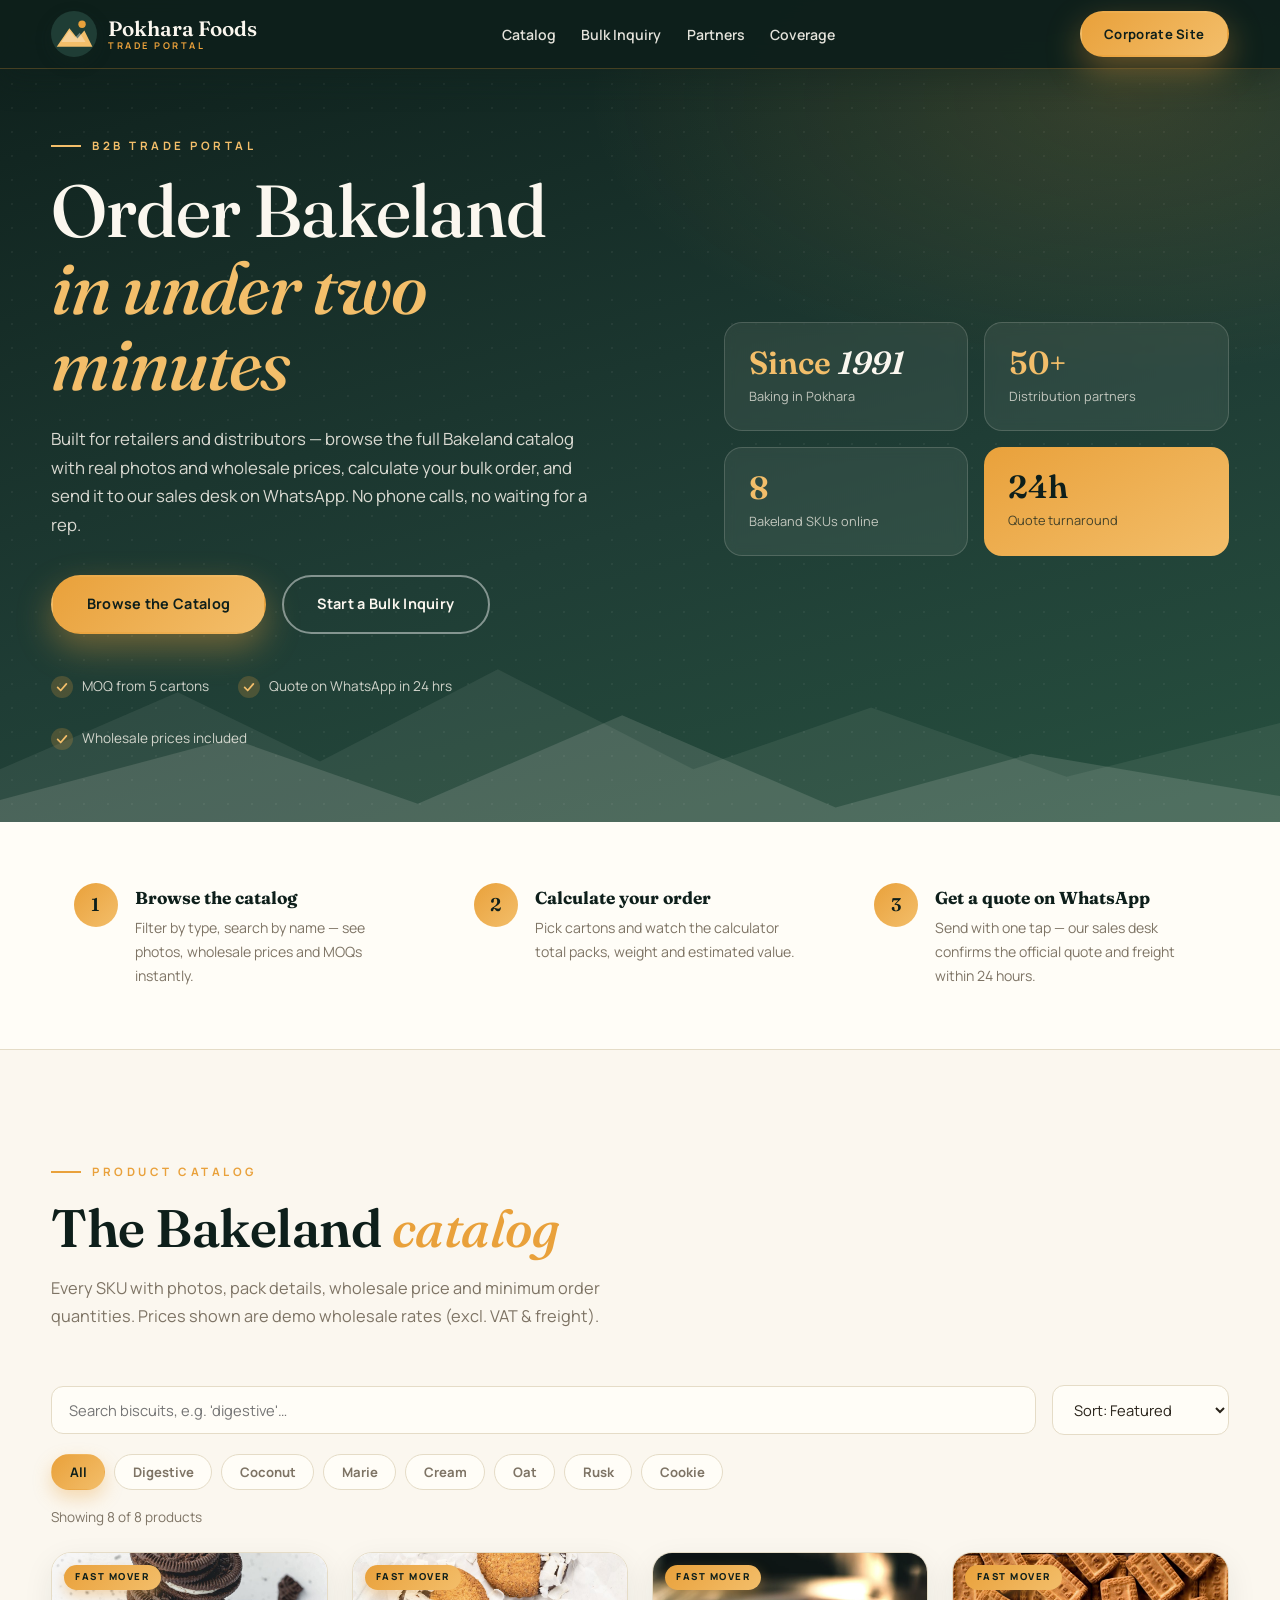
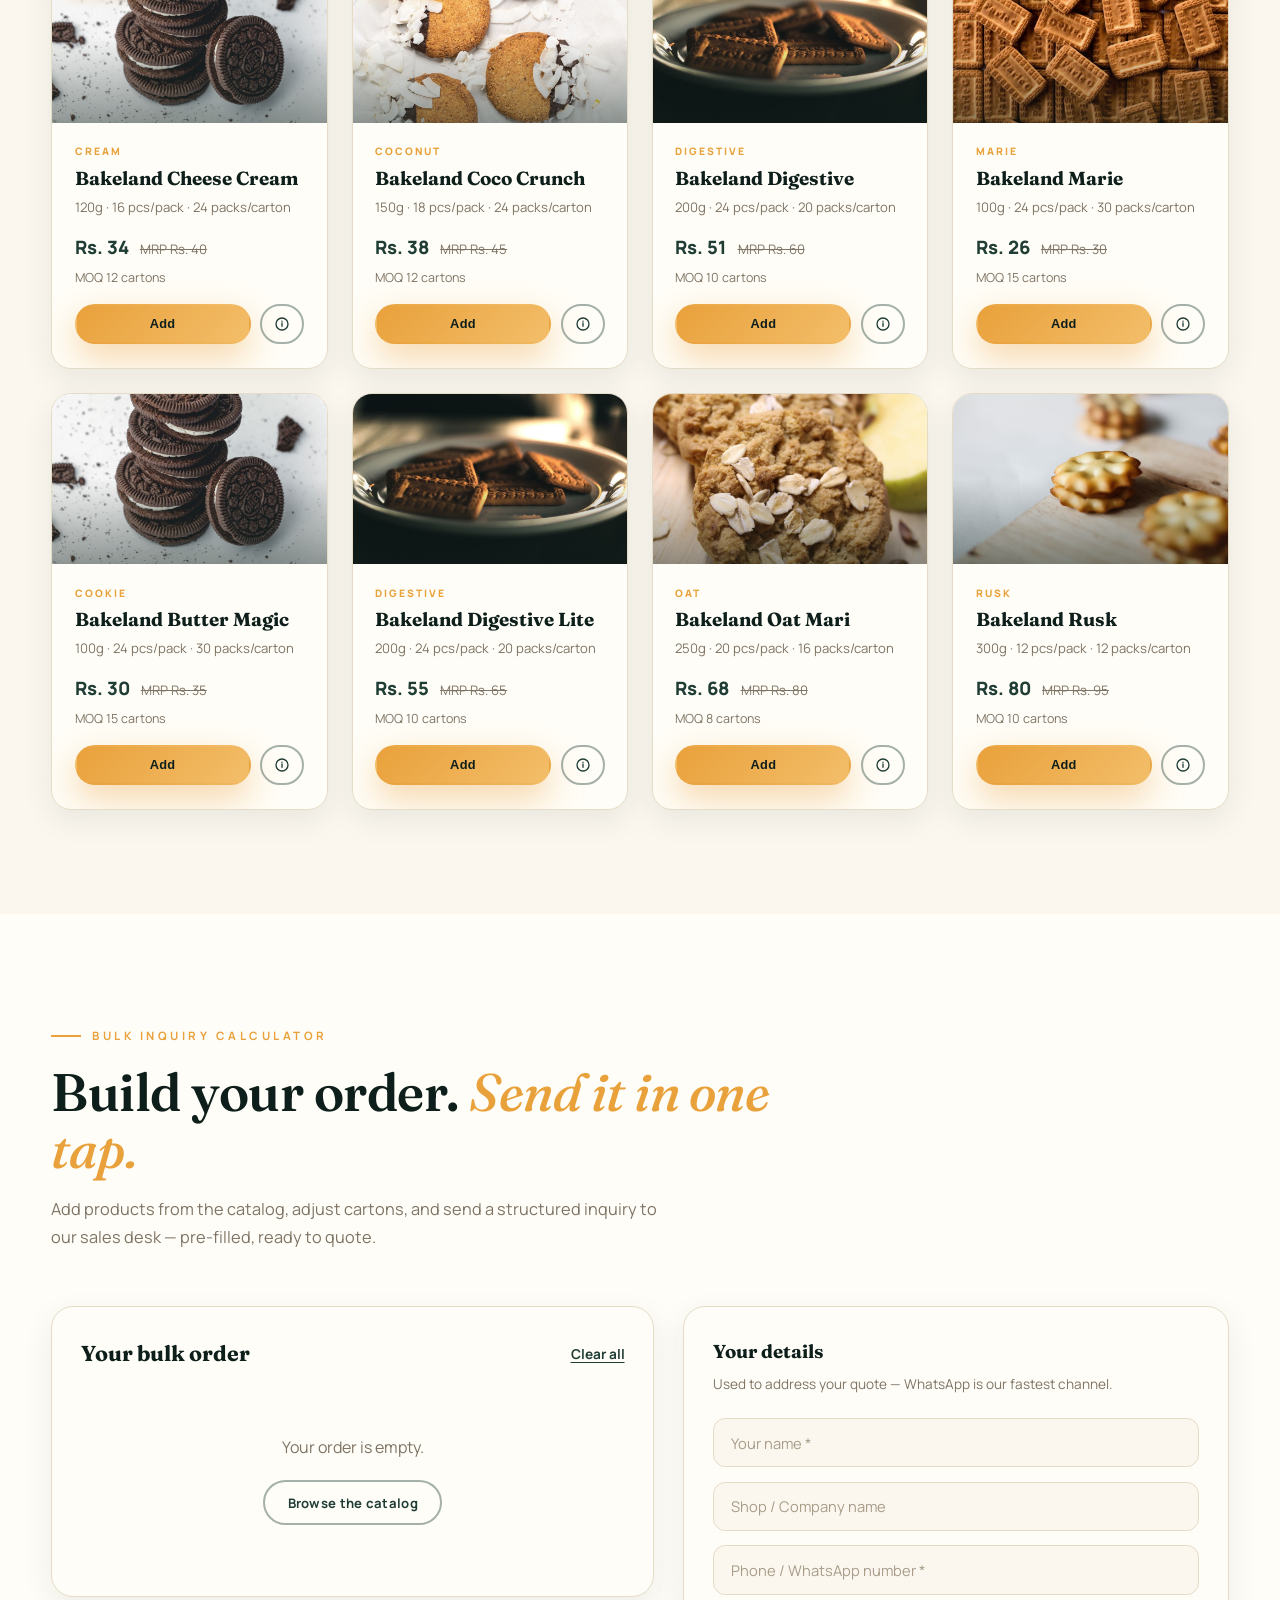
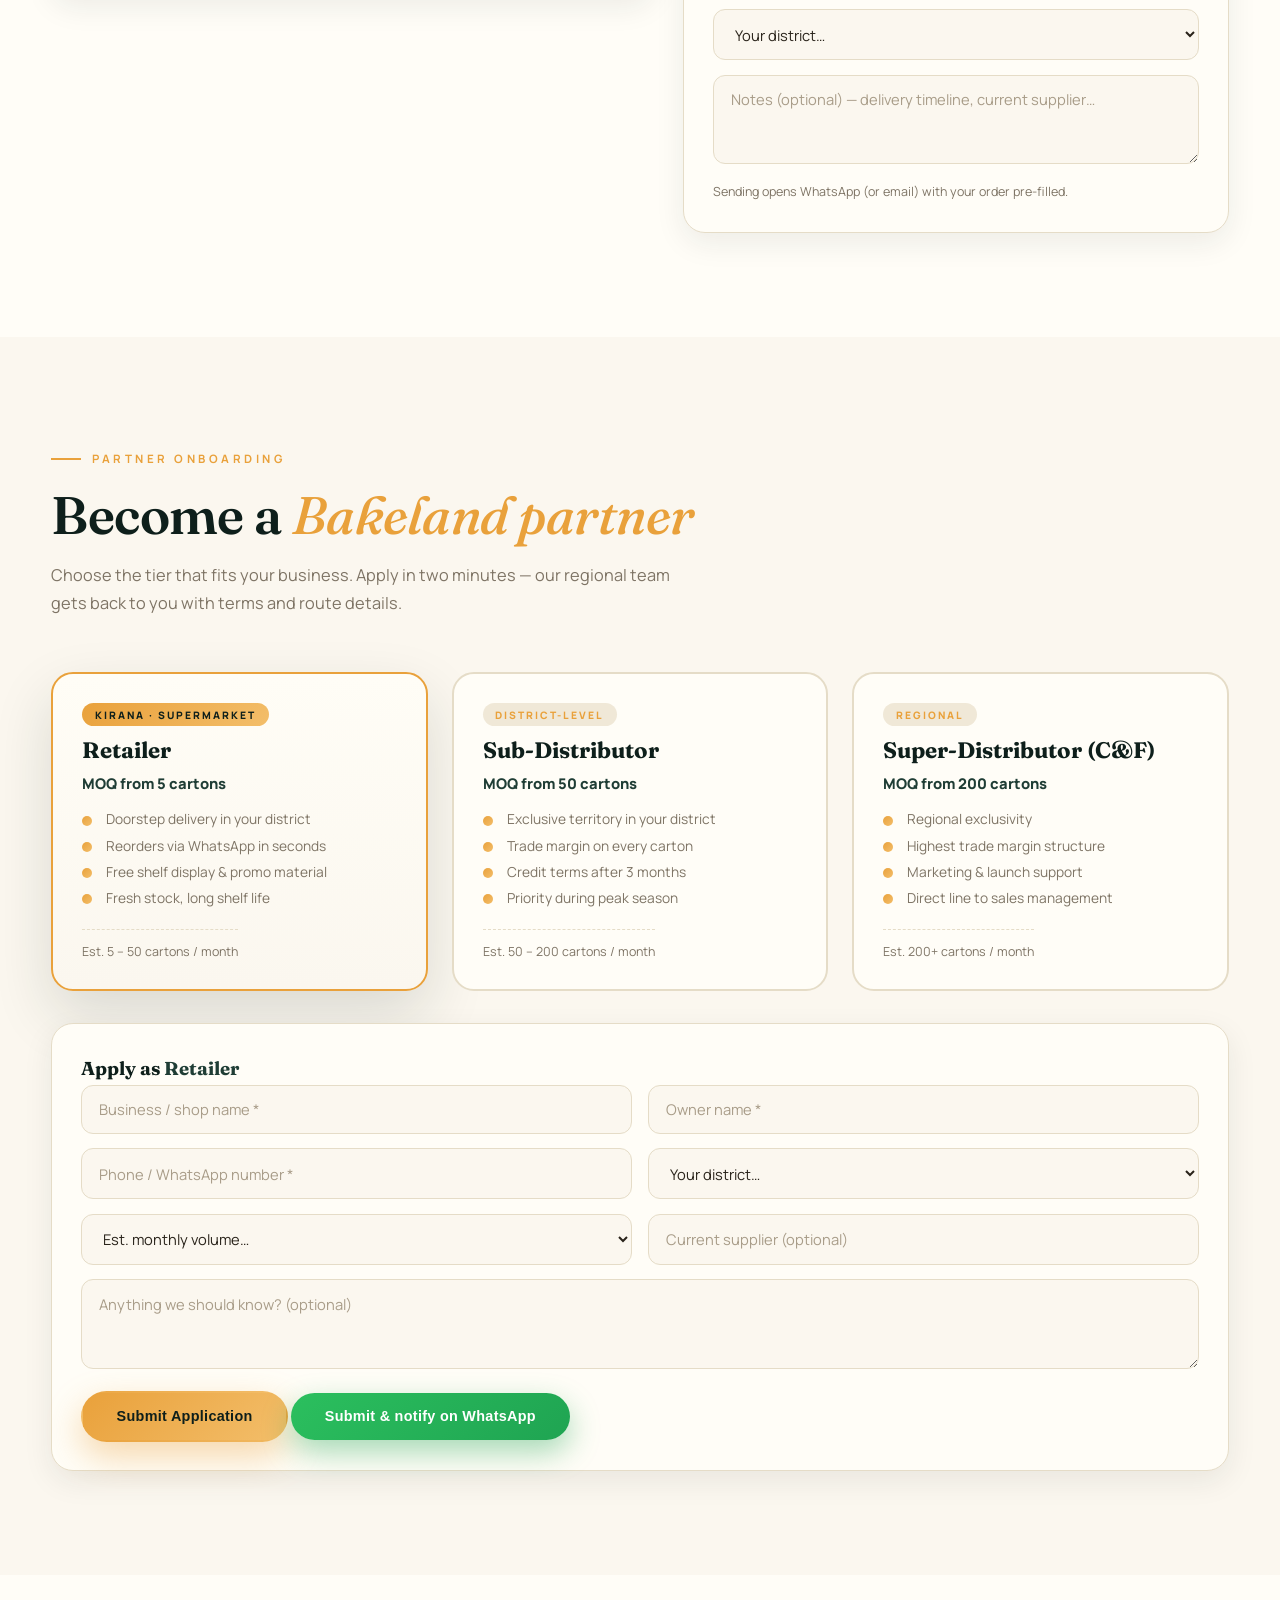
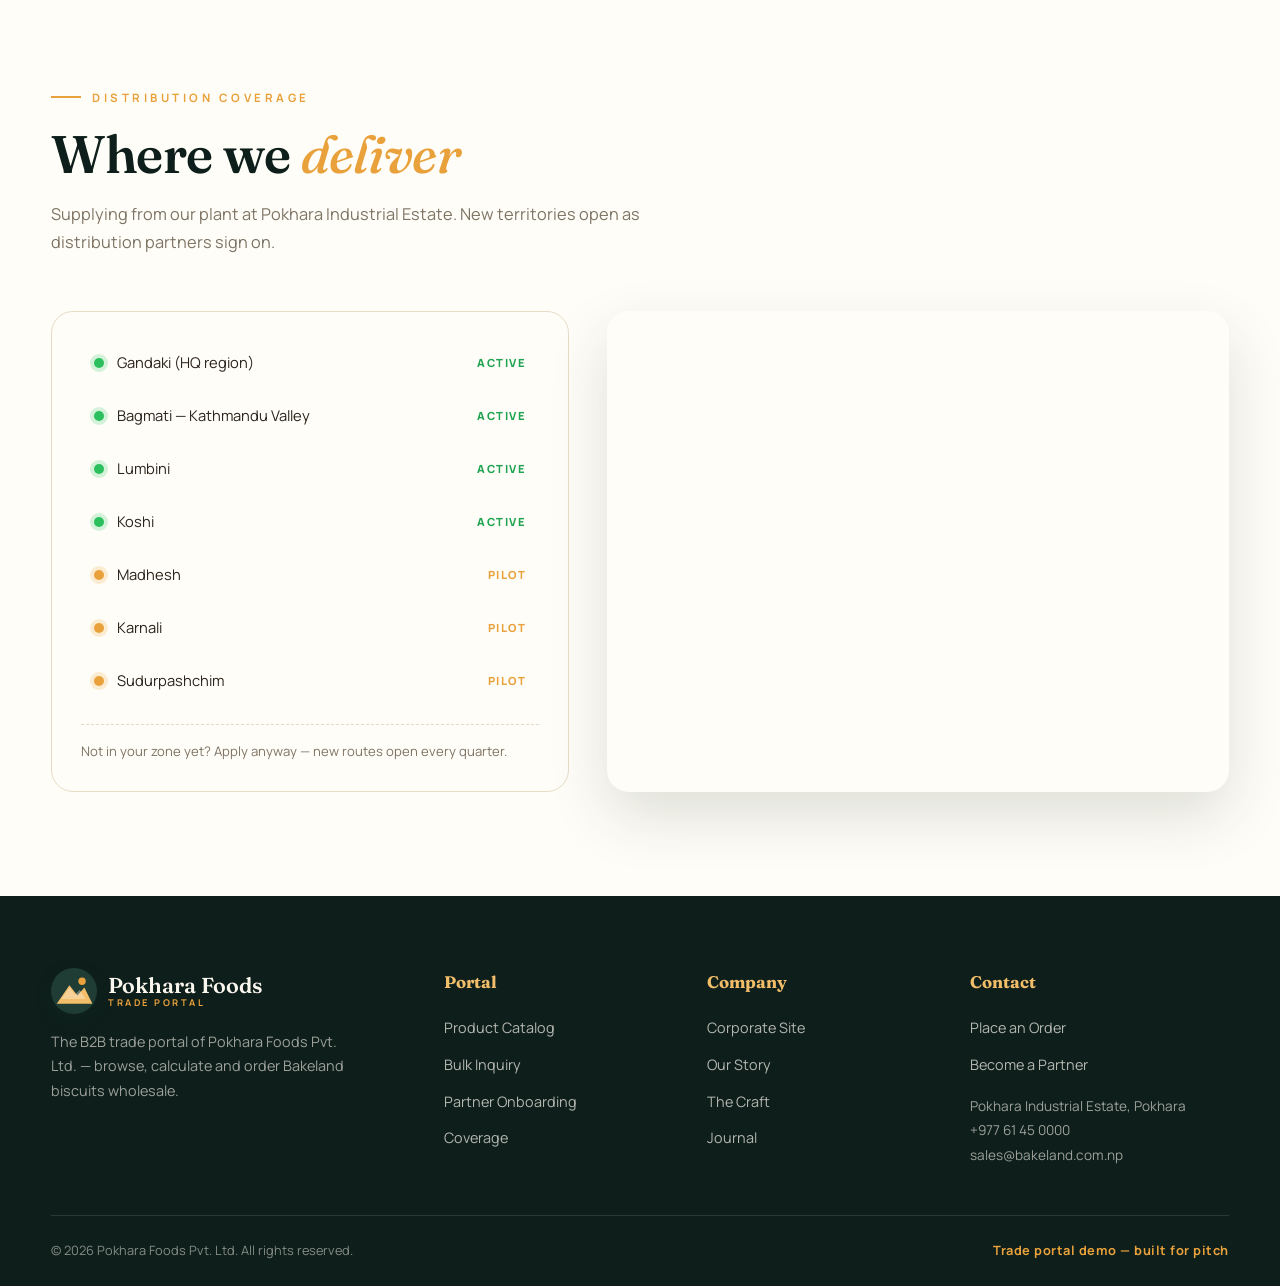
==== commit e34d6b84: "fix: proper mobile responsiveness across site and trade portal - Mobile nav drawer at <=1000px with " ====
--- a/portal.html
+++ b/portal.html
@@ -3,6 +3,7 @@
 <head>
   <meta charset="UTF-8" />
   <meta name="viewport" content="width=device-width, initial-scale=1.0" />
+  <meta name="theme-color" content="#0e1f1b" />
   <title>Trade Portal | Pokhara Foods — Bakeland Wholesale</title>
   <meta name="description" content="Pokhara Foods B2B trade portal — browse the Bakeland biscuit catalog with real photos and wholesale prices, calculate bulk orders and get a quote on WhatsApp in under two minutes. Retailer & distributor onboarding." />
   <link rel="preconnect" href="https://fonts.googleapis.com" />
@@ -34,9 +35,10 @@
         <li><a href="#calculator">Bulk Inquiry <span class="cart-badge" id="cartBadge" hidden>0</span></a></li>
         <li><a href="#partners">Partners</a></li>
         <li><a href="#coverage">Coverage</a></li>
+        <li class="nav-drawer-cta"><a href="index.html" class="btn btn-primary btn-sm nav-drawer-btn">Corporate Site</a></li>
       </ul>
 
-      <a href="index.html" class="btn btn-primary btn-sm">Corporate Site</a>
+      <a href="index.html" class="btn btn-primary btn-sm nav-cta">Corporate Site</a>
 
       <button class="hamburger" id="hamburger" aria-label="Toggle menu">
         <span></span><span></span><span></span>
--- a/main.css
+++ b/main.css
@@ -0,0 +1,905 @@
+/* ============================================================
+   POKHARA FOODS — Modern Artisan
+   Editorial serif · forest green + saffron + ivory
+   Fresh design, zero reference to legacy files
+   ============================================================ */
+
+:root {
+  --pine: #1f3d35;
+  --pine-2: #17302a;
+  --pine-deep: #0e1f1b;
+  --saffron: #e9a13b;
+  --saffron-2: #f3be6a;
+  --ivory: #fbf7ef;
+  --paper: #fffdf7;
+  --sand: #f0e8d7;
+  --ink: #29231a;
+  --muted: #7e7465;
+  --line: #e5dcc7;
+  --shadow-sm: 0 10px 30px rgba(20, 40, 35, 0.08);
+  --shadow: 0 24px 60px rgba(20, 40, 35, 0.14);
+  --shadow-lg: 0 40px 90px rgba(14, 31, 27, 0.22);
+  --radius: 20px;
+}
+
+* { margin: 0; padding: 0; box-sizing: border-box; }
+
+html { scroll-behavior: smooth; }
+
+body {
+  font-family: 'Manrope', sans-serif;
+  color: var(--ink);
+  background: var(--ivory);
+  line-height: 1.7;
+  overflow-x: hidden;
+  -webkit-font-smoothing: antialiased;
+}
+
+.container { width: min(1200px, 92%); margin: 0 auto; }
+a { text-decoration: none; color: inherit; }
+ul { list-style: none; }
+img { display: block; max-width: 100%; }
+em { font-style: italic; }
+
+a, button, input, select, textarea { -webkit-tap-highlight-color: transparent; }
+a, button { touch-action: manipulation; }
+a:focus-visible, button:focus-visible,
+input:focus-visible, select:focus-visible, textarea:focus-visible {
+  outline: 2px solid var(--saffron);
+  outline-offset: 2px;
+}
+
+.section { padding: 6.5rem 0; }
+
+/* ---------- Type ---------- */
+.eyebrow {
+  display: inline-flex;
+  align-items: center;
+  gap: 0.7rem;
+  text-transform: uppercase;
+  letter-spacing: 3.5px;
+  font-size: 0.72rem;
+  font-weight: 700;
+  color: var(--saffron);
+  margin-bottom: 1.1rem;
+}
+.eyebrow::before { content: ""; width: 30px; height: 2px; background: var(--saffron); }
+.eyebrow.center::after { content: ""; width: 30px; height: 2px; background: var(--saffron); }
+
+.section-title {
+  font-family: 'Fraunces', serif;
+  font-size: clamp(2.1rem, 4.6vw, 3.3rem);
+  font-weight: 600;
+  line-height: 1.08;
+  letter-spacing: -0.5px;
+  color: var(--pine-deep);
+  margin-bottom: 1.2rem;
+}
+.section-title em { color: var(--saffron); font-weight: 500; }
+.section-head { max-width: 760px; margin-bottom: 3.4rem; }
+.section-head.center { margin: 0 auto 3.4rem; text-align: center; }
+.section-head.center .eyebrow { justify-content: center; }
+.section-sub { color: var(--muted); font-weight: 400; font-size: 1.02rem; max-width: 620px; }
+.section-head.center .section-sub { margin: 0 auto; }
+
+/* ---------- Buttons ---------- */
+.btn {
+  display: inline-flex;
+  align-items: center;
+  justify-content: center;
+  gap: 0.5rem;
+  padding: 0.95rem 2.1rem;
+  border-radius: 999px;
+  font-weight: 700;
+  font-size: 0.9rem;
+  letter-spacing: 0.3px;
+  border: 2px solid transparent;
+  cursor: pointer;
+  transition: transform 0.25s ease, box-shadow 0.25s ease, background 0.25s ease, color 0.25s ease, border-color 0.25s ease;
+}
+.btn-primary { background: linear-gradient(135deg, var(--saffron), var(--saffron-2)); color: var(--pine-deep); box-shadow: 0 14px 34px rgba(233, 161, 59, 0.4); }
+.btn-primary:hover { transform: translateY(-3px); box-shadow: 0 20px 44px rgba(233, 161, 59, 0.5); }
+.btn-dark { background: var(--pine); color: var(--ivory); }
+.btn-dark:hover { transform: translateY(-3px); background: var(--pine-2); box-shadow: var(--shadow-sm); }
+.btn-outline { background: transparent; color: var(--pine); border-color: rgba(31, 61, 53, 0.4); }
+.btn-outline:hover { background: var(--pine); color: var(--ivory); transform: translateY(-2px); }
+.btn-ghost { background: transparent; color: var(--ivory); border-color: rgba(255, 255, 255, 0.45); }
+.btn-ghost:hover { background: rgba(255, 255, 255, 0.12); transform: translateY(-2px); }
+.btn-sm { padding: 0.6rem 1.4rem; font-size: 0.82rem; }
+
+/* ---------- Cards ---------- */
+.card {
+  background: var(--paper);
+  border: 1px solid var(--line);
+  border-radius: var(--radius);
+  box-shadow: var(--shadow-sm);
+  transition: transform 0.35s ease, box-shadow 0.35s ease;
+}
+.card:hover { transform: translateY(-8px); box-shadow: var(--shadow); }
+
+/* ---------- Arch photos ---------- */
+.arch {
+  border-radius: 999px 999px 22px 22px;
+  overflow: hidden;
+}
+.arch img { width: 100%; height: 100%; object-fit: cover; }
+
+/* ============================================================
+   NAVBAR
+   ============================================================ */
+.navbar {
+  position: fixed;
+  top: 0; left: 0; right: 0;
+  z-index: 100;
+  padding: 1.2rem 0;
+  transition: background 0.35s ease, padding 0.35s ease, box-shadow 0.35s ease;
+}
+.navbar.scrolled {
+  background: rgba(251, 247, 239, 0.94);
+  backdrop-filter: blur(14px);
+  padding: 0.7rem 0;
+  box-shadow: 0 8px 30px rgba(20, 40, 35, 0.1);
+  border-bottom: 1px solid var(--line);
+}
+.nav-inner { display: flex; align-items: center; justify-content: space-between; gap: 1.2rem; }
+
+.brand { display: flex; align-items: center; gap: 0.7rem; }
+.brand-mark {
+  width: 46px; height: 46px;
+  display: grid; place-items: center;
+  background: var(--pine);
+  border-radius: 50%;
+  box-shadow: 0 6px 16px rgba(20, 40, 35, 0.3);
+}
+.brand-mark svg { display: block; }
+.brand-text { font-family: 'Fraunces', serif; font-size: 1.3rem; font-weight: 600; color: var(--pine-deep); line-height: 1.1; }
+.navbar:not(.scrolled) .brand-text { color: var(--ivory); }
+.brand-text small { display: block; font-family: 'Manrope', sans-serif; font-size: 0.58rem; letter-spacing: 2.5px; text-transform: uppercase; color: var(--saffron); font-weight: 700; }
+
+.nav-links { display: flex; gap: 1.6rem; }
+.nav-links a {
+  color: var(--pine-2);
+  font-size: 0.88rem;
+  font-weight: 600;
+  position: relative;
+  padding: 0.25rem 0;
+  white-space: nowrap;
+}
+.navbar:not(.scrolled) .nav-links a { color: rgba(251, 247, 239, 0.9); }
+.nav-links a::after {
+  content: "";
+  position: absolute;
+  left: 0; bottom: -3px;
+  height: 2px; width: 0;
+  background: var(--saffron);
+  transition: width 0.3s ease;
+}
+.nav-links a:hover::after { width: 100%; }
+
+/* CTA that lives inside the mobile drawer (hidden on desktop) */
+.nav-drawer-cta { display: none; }
+.nav-drawer-btn { justify-content: center; width: 100%; }
+
+.hamburger {
+  display: none;
+  flex-direction: column;
+  align-items: center;
+  justify-content: center;
+  gap: 5px;
+  background: none;
+  border: none;
+  cursor: pointer;
+  padding: 10px;
+  min-width: 46px;
+  min-height: 46px;
+  margin-right: -8px;
+  z-index: 110;
+}
+.hamburger span { width: 26px; height: 2.5px; background: var(--pine-deep); border-radius: 3px; transition: transform 0.3s ease, opacity 0.3s ease; }
+.navbar:not(.scrolled) .hamburger span { background: var(--ivory); }
+.hamburger.open span:nth-child(1) { transform: translateY(7.5px) rotate(45deg); }
+.hamburger.open span:nth-child(2) { opacity: 0; }
+.hamburger.open span:nth-child(3) { transform: translateY(-7.5px) rotate(-45deg); }
+
+/* ============================================================
+   HERO
+   ============================================================ */
+.hero {
+  position: relative;
+  min-height: 100vh;
+  min-height: 100dvh;
+  display: flex;
+  align-items: center;
+  overflow: hidden;
+  background:
+    radial-gradient(1000px 500px at 85% 20%, rgba(233, 161, 59, 0.12), transparent 60%),
+    radial-gradient(rgba(31, 61, 53, 0.06) 1px, transparent 1.4px),
+    linear-gradient(165deg, var(--pine-deep) 0%, var(--pine) 55%, #26473e 100%);
+  background-size: auto, 24px 24px, auto;
+  padding: 8rem 0 5rem;
+}
+.hero-ridge {
+  position: absolute;
+  left: 0; right: 0; bottom: -1px;
+  width: 100%;
+  height: 260px;
+  pointer-events: none;
+  z-index: 1;
+}
+.hero-inner {
+  position: relative;
+  z-index: 2;
+  display: grid;
+  grid-template-columns: 1.05fr 0.95fr;
+  gap: 3.5rem;
+  align-items: center;
+}
+.hero-eyebrow { color: var(--saffron-2); }
+.hero-eyebrow::before { background: var(--saffron-2); }
+.hero-title {
+  font-family: 'Fraunces', serif;
+  font-size: clamp(2.7rem, 6.2vw, 4.6rem);
+  font-weight: 500;
+  line-height: 1.04;
+  letter-spacing: -1px;
+  color: var(--ivory);
+  margin-bottom: 1.4rem;
+}
+.hero-title em { color: var(--saffron-2); }
+.hero-sub { max-width: 540px; color: rgba(251, 247, 239, 0.85); font-weight: 400; font-size: 1.05rem; margin-bottom: 2.2rem; }
+.hero-actions { display: flex; gap: 1rem; flex-wrap: wrap; margin-bottom: 2.6rem; }
+.hero-trust { display: flex; gap: 1.8rem; flex-wrap: wrap; }
+.hero-trust li { display: flex; align-items: center; gap: 0.55rem; font-size: 0.85rem; color: rgba(251, 247, 239, 0.8); }
+.hero-trust .tick {
+  width: 22px; height: 22px;
+  display: grid; place-items: center;
+  border-radius: 50%;
+  background: rgba(233, 161, 59, 0.22);
+  color: var(--saffron-2);
+}
+.hero-trust .tick svg { display: block; }
+
+/* hero collage */
+.hero-collage { position: relative; height: 560px; }
+.hero-main {
+  position: absolute;
+  top: 0; left: 0;
+  width: 78%;
+  height: 78%;
+  box-shadow: var(--shadow-lg);
+  border: 6px solid rgba(251, 247, 239, 0.12);
+}
+.hero-main img { width: 100%; height: 100%; object-fit: cover; filter: saturate(0.9) sepia(0.08); }
+
+.hero-float {
+  position: absolute;
+  background: var(--ivory);
+  border-radius: 16px;
+  box-shadow: var(--shadow);
+  padding: 0.9rem 1.1rem;
+  display: flex;
+  align-items: center;
+  gap: 0.8rem;
+  animation: bob 6s ease-in-out infinite;
+}
+.hero-float img { width: 56px; height: 56px; border-radius: 12px; object-fit: cover; }
+.hero-float strong { display: block; font-size: 0.9rem; color: var(--pine-deep); line-height: 1.25; }
+.hero-float span { font-size: 0.72rem; color: var(--muted); }
+.hero-float-a { bottom: 6%; right: 2%; animation-delay: 0.5s; }
+.hero-float-b { top: 8%; right: -2%; animation-delay: 1.6s; }
+.hero-seal {
+  position: absolute;
+  bottom: 16%; left: -2%;
+  width: 118px; height: 118px;
+  border-radius: 50%;
+  display: grid; place-items: center;
+  background: linear-gradient(140deg, var(--saffron), var(--saffron-2));
+  color: var(--pine-deep);
+  font-family: 'Fraunces', serif;
+  font-size: 1.05rem;
+  text-align: center;
+  line-height: 1.15;
+  box-shadow: var(--shadow);
+  transform: rotate(-8deg);
+}
+.hero-seal small { display: block; font-family: 'Manrope', sans-serif; font-size: 0.6rem; font-weight: 800; letter-spacing: 2px; text-transform: uppercase; }
+
+@keyframes bob { 0%, 100% { transform: translateY(0); } 50% { transform: translateY(-14px); } }
+
+/* ============================================================
+   TICKER
+   ============================================================ */
+.ticker {
+  background: var(--saffron);
+  overflow: hidden;
+  padding: 0.85rem 0;
+  border-top: 1px solid rgba(14, 31, 27, 0.15);
+  border-bottom: 1px solid rgba(14, 31, 27, 0.15);
+}
+.ticker-track { display: flex; gap: 3rem; width: max-content; animation: tick 30s linear infinite; }
+.ticker-track span { font-size: 0.8rem; font-weight: 800; letter-spacing: 3px; text-transform: uppercase; color: var(--pine-deep); white-space: nowrap; }
+@keyframes tick { to { transform: translateX(-50%); } }
+
+/* ============================================================
+   STORY
+   ============================================================ */
+.story {
+  position: relative;
+  overflow: hidden;
+  background: linear-gradient(75deg, rgba(31, 61, 53, 0.5) 0%, rgba(23, 48, 42, 0.66) 45%, rgba(14, 31, 27, 0.85) 100%);
+}
+/* image `y` — field background with a slow, subtle drift */
+.story::before {
+  content: "";
+  position: absolute;
+  inset: -8%;
+  z-index: 0;
+  background: url("y") center / cover no-repeat;
+  will-change: transform;
+  animation: storyDrift 22s ease-in-out infinite;
+}
+/* pine scrim sits above the moving image so text always stays readable */
+.story::after {
+  content: "";
+  position: absolute;
+  inset: 0;
+  z-index: 1;
+  pointer-events: none;
+  background: linear-gradient(75deg, rgba(31, 61, 53, 0.5) 0%, rgba(23, 48, 42, 0.66) 45%, rgba(14, 31, 27, 0.85) 100%);
+}
+@keyframes storyDrift {
+  0%   { transform: scale(1.08) translate(0, 0); }
+  33%  { transform: scale(1.17) translate(-3.5%, -2.5%); }
+  66%  { transform: scale(1.17) translate(3.5%, 2%); }
+  100% { transform: scale(1.08) translate(0, 0); }
+}
+@media (prefers-reduced-motion: reduce) {
+  .story::before { animation: none; }
+}
+.story-grid { position: relative; z-index: 2; display: grid; grid-template-columns: 1fr 1fr; gap: 4.5rem; align-items: center; }
+.story-media { position: relative; }
+.story-photo-a {
+  width: 74%;
+  aspect-ratio: 4 / 5;
+  box-shadow: var(--shadow);
+}
+.story-photo-a img { width: 100%; height: 100%; object-fit: cover; }
+.story-photo-b {
+  position: absolute;
+  right: 0; bottom: -14%;
+  width: 46%;
+  aspect-ratio: 1 / 1.05;
+  border: 8px solid var(--ivory);
+  box-shadow: var(--shadow);
+}
+.story-photo-b img { width: 100%; height: 100%; object-fit: cover; }
+.story-tag {
+  position: absolute;
+  top: 20px; right: 4%;
+  background: var(--pine);
+  color: var(--saffron-2);
+  border-radius: 999px;
+  padding: 0.55rem 1.1rem;
+  font-size: 0.72rem;
+  font-weight: 800;
+  letter-spacing: 2px;
+  text-transform: uppercase;
+  box-shadow: var(--shadow-sm);
+}
+.story-text p { color: var(--muted); margin-bottom: 1.2rem; }
+.story-text .lead { color: var(--ink); font-size: 1.06rem; }
+.pullquote {
+  font-family: 'Fraunces', serif;
+  font-size: 1.5rem;
+  line-height: 1.4;
+  color: var(--pine-deep);
+  border-left: 3px solid var(--saffron);
+  padding-left: 1.4rem;
+  margin: 1.8rem 0;
+}
+.pullquote em { color: var(--saffron); }
+
+.timeline { display: grid; gap: 0.7rem; margin-top: 1.6rem; }
+.timeline li { display: flex; gap: 1rem; align-items: baseline; font-size: 0.92rem; }
+.timeline b { font-family: 'Fraunces', serif; color: var(--saffron); font-size: 1.05rem; min-width: 66px; }
+.timeline span { color: var(--muted); }
+
+/* ============================================================
+   STORY — words matched to the field background (image `y`)
+   ============================================================ */
+.story .eyebrow { color: var(--saffron-2); }
+.story .eyebrow::before { background: var(--saffron-2); }
+.story .section-title { color: var(--ivory); }
+.story .section-title em { color: var(--saffron-2); font-style: italic; }
+.story .story-text p { color: rgba(251, 247, 239, 0.86); }
+.story .story-text .lead { color: rgba(251, 247, 239, 0.95); }
+.story .timeline b { color: var(--saffron-2); }
+.story .timeline span { color: rgba(251, 247, 239, 0.9); }
+.story .pullquote {
+  background: rgba(251, 247, 239, 0.07);
+  border: 1px solid rgba(243, 190, 106, 0.32);
+  border-left: 3px solid var(--saffron-2);
+  color: var(--ivory);
+}
+.story .pullquote em { color: var(--saffron-2); }
+
+/* ============================================================
+   CRAFT — FIELD TO FAMILY (wheat-field video background)
+   ============================================================ */
+.craft {
+  position: relative;
+  overflow: hidden;
+  background: var(--paper); /* fallback while the video loads */
+}
+/* full-section background video — stays behind everything */
+.craft-video {
+  position: absolute;
+  inset: 0;
+  width: 100%;
+  height: 100%;
+  object-fit: cover;
+  object-position: center;
+  z-index: 0;
+  pointer-events: none;
+}
+/* subtle warm/dark overlay — readable content, sunset & wheat still visible */
+.craft::after {
+  content: "";
+  position: absolute;
+  inset: 0;
+  z-index: 1;
+  pointer-events: none;
+  background:
+    radial-gradient(900px 500px at 78% 10%, rgba(243, 190, 106, 0.24), transparent 62%),
+    linear-gradient(180deg, rgba(34, 34, 24, 0.42) 0%, rgba(34, 32, 22, 0.2) 45%, rgba(28, 32, 24, 0.44) 100%);
+}
+.craft .container { position: relative; z-index: 2; }
+.craft .eyebrow { color: var(--saffron-2); text-shadow: 0 1px 12px rgba(14, 31, 27, 0.55); }
+.craft .section-title { color: var(--pine-deep); text-shadow: 0 2px 22px rgba(255, 236, 190, 0.4); }
+.craft .section-title em { color: var(--saffron-2); }
+.craft .section-sub { color: rgba(24, 34, 28, 0.88); }
+
+/* compact two-column arrangement — the video stays visible in the gaps */
+.craft-steps {
+  display: grid;
+  grid-template-columns: 1fr 1fr;
+  gap: 1.5rem 2rem;
+}
+/* warm frosted-glass cards — the sunset/video glow shows through */
+.craft-step {
+  display: grid;
+  grid-template-columns: 92px 1fr;
+  gap: 1.1rem;
+  align-items: center;
+  background: linear-gradient(135deg, rgba(255, 248, 230, 0.42), rgba(255, 236, 204, 0.26));
+  border: 1px solid rgba(255, 244, 220, 0.5);
+  border-radius: 16px;
+  padding: 0.95rem 1.15rem;
+  backdrop-filter: blur(14px) saturate(150%);
+  -webkit-backdrop-filter: blur(14px) saturate(150%);
+  box-shadow: 0 12px 34px rgba(40, 24, 8, 0.16);
+  transition: transform 0.3s ease, box-shadow 0.3s ease;
+}
+/* fifth step floats centered, leaving the video visible on both sides */
+.craft-step:last-child {
+  grid-column: 1 / -1;
+  max-width: calc(50% - 1rem);
+  margin: 0 auto;
+}
+.craft-step:hover { transform: translateX(8px); box-shadow: 0 20px 48px rgba(40, 24, 8, 0.24); }
+.craft-step .craft-img { width: 92px; height: 78px; border-radius: 12px; overflow: hidden; }
+.craft-step .craft-img img { width: 100%; height: 100%; object-fit: cover; }
+.craft-num {
+  font-family: 'Fraunces', serif;
+  font-size: 0.92rem;
+  font-weight: 600;
+  letter-spacing: 1px;
+  color: rgba(20, 32, 27, 0.95);
+  display: inline-flex;
+  align-items: baseline;
+  gap: 0.5rem;
+}
+.craft-num b {
+  font-family: 'Fraunces', serif;
+  font-size: 1.05rem;
+  font-weight: 700;
+  color: var(--saffron);
+}
+.craft-step h4 { font-family: 'Fraunces', serif; font-size: 1.05rem; color: var(--pine-deep); margin: 0.15rem 0 0.2rem; }
+.craft-step p { color: rgba(45, 40, 28, 0.9); font-size: 0.84rem; }
+
+/* ============================================================
+   PRODUCT FAMILIES — golden bakery theme (k background)
+   ============================================================ */
+.families {
+  position: relative;
+  background-color: #3a2410;
+  background-image: url('assets/biscuit-bg.png');
+  background-size: cover;
+  background-position: center;
+}
+.families::before {
+  content: "";
+  position: absolute; inset: 0;
+  background:
+    radial-gradient(1000px 520px at 18% 8%, rgba(120, 70, 16, 0.3), transparent 62%),
+    linear-gradient(180deg, rgba(38, 20, 5, 0.8), rgba(46, 24, 6, 0.74));
+  z-index: 0;
+}
+.families .container { position: relative; z-index: 1; }
+.families .eyebrow { color: var(--saffron-2); }
+.families .eyebrow::before,
+.families .eyebrow::after { background: var(--saffron-2); }
+.families .section-title { color: #fff8ec; }
+.families .section-title em { color: var(--saffron-2); }
+.families .section-sub { color: rgba(255, 246, 232, 0.82); }
+.families-grid { display: grid; grid-template-columns: repeat(3, 1fr); gap: 1.6rem; }
+.family-card {
+  overflow: hidden;
+  background: #fffaf1;
+  border-color: #ecd9b2;
+  box-shadow: 0 10px 30px rgba(50, 28, 8, 0.25);
+}
+.family-card:hover { box-shadow: 0 24px 60px rgba(70, 38, 8, 0.35); }
+.family-img { height: 220px; overflow: hidden; position: relative; }
+.family-img img { width: 100%; height: 100%; object-fit: cover; transition: transform 0.6s ease; filter: saturate(0.92); }
+.family-card:hover .family-img img { transform: scale(1.07); }
+.family-img::after {
+  content: "";
+  position: absolute; inset: 0;
+  background: linear-gradient(180deg, transparent 45%, rgba(58, 30, 8, 0.62));
+}
+.family-tag {
+  position: absolute;
+  top: 14px; left: 14px;
+  z-index: 2;
+  background: var(--saffron-2);
+  color: #3a2410;
+  font-size: 0.64rem;
+  font-weight: 800;
+  letter-spacing: 2px;
+  text-transform: uppercase;
+  padding: 0.35rem 0.85rem;
+  border-radius: 999px;
+}
+.family-body { padding: 1.4rem 1.5rem 1.6rem; }
+.family-body h3 { font-family: 'Fraunces', serif; font-size: 1.25rem; color: #3a2410; margin-bottom: 0.4rem; }
+.family-body p { color: var(--muted); font-size: 0.88rem; margin-bottom: 1rem; }
+.family-link { font-size: 0.85rem; font-weight: 700; color: #b06a1e; display: inline-flex; align-items: center; gap: 0.4rem; }
+.family-link:hover { color: #8a4d10; }
+.family-cta {
+  background: linear-gradient(150deg, #c8772b, #8a4a12);
+  border: none;
+  display: flex;
+  flex-direction: column;
+  justify-content: center;
+  align-items: flex-start;
+  gap: 1rem;
+  padding: 2rem;
+  box-shadow: 0 24px 60px rgba(70, 38, 8, 0.35);
+}
+.family-cta h3 { color: #fff8ec; }
+.family-cta p { color: rgba(255, 246, 232, 0.8); }
+
+/* ============================================================
+   STATS BAND
+   ============================================================ */
+.stats {
+  position: relative;
+  background: linear-gradient(150deg, var(--pine-deep), var(--pine-2));
+  padding: 5rem 0;
+  overflow: hidden;
+}
+.stats::before {
+  content: "";
+  position: absolute; inset: 0;
+  background: radial-gradient(700px 400px at 15% 20%, rgba(233, 161, 59, 0.14), transparent 65%);
+}
+.stats-inner {
+  position: relative;
+  z-index: 2;
+  display: grid;
+  grid-template-columns: repeat(5, 1fr);
+  gap: 2rem;
+  text-align: center;
+}
+.stat-value { font-family: 'Fraunces', serif; font-size: clamp(2.2rem, 4vw, 3rem); font-weight: 600; color: var(--saffron-2); line-height: 1.1; }
+.stat-label { font-size: 0.78rem; letter-spacing: 2px; text-transform: uppercase; color: rgba(251, 247, 239, 0.7); margin-top: 0.4rem; }
+
+/* ============================================================
+   TRADE TEASER + MINI CALCULATOR
+   ============================================================ */
+.trade { background: var(--paper); }
+.trade-grid { display: grid; grid-template-columns: 1fr 1fr; gap: 4rem; align-items: center; }
+.trade-points { display: grid; gap: 1rem; margin-top: 1.6rem; }
+.trade-point {
+  display: flex;
+  gap: 1rem;
+  align-items: flex-start;
+  background: var(--ivory);
+  border: 1px solid var(--line);
+  border-radius: 14px;
+  padding: 1rem 1.2rem;
+}
+.trade-point .tp-num {
+  flex-shrink: 0;
+  width: 40px; height: 40px;
+  display: grid; place-items: center;
+  font-family: 'Fraunces', serif;
+  font-weight: 600;
+  color: var(--pine-deep);
+  background: linear-gradient(135deg, var(--saffron), var(--saffron-2));
+  border-radius: 12px;
+}
+.trade-point strong { display: block; color: var(--pine-deep); font-size: 0.95rem; }
+.trade-point span { font-size: 0.84rem; color: var(--muted); }
+
+.mini-calc {
+  background: linear-gradient(160deg, var(--pine), var(--pine-deep));
+  border-radius: 24px;
+  padding: 2.4rem;
+  color: var(--ivory);
+  box-shadow: var(--shadow-lg);
+  position: relative;
+  overflow: hidden;
+}
+.mini-calc::after {
+  content: "";
+  position: absolute;
+  right: -80px; top: -80px;
+  width: 260px; height: 260px;
+  border-radius: 50%;
+  background: radial-gradient(circle, rgba(233, 161, 59, 0.25), transparent 70%);
+}
+.mini-calc h3 { font-family: 'Fraunces', serif; font-size: 1.5rem; margin-bottom: 0.4rem; }
+.mini-calc .form-note { color: rgba(251, 247, 239, 0.65); font-size: 0.85rem; margin-bottom: 1.4rem; }
+.mini-calc label { display: block; font-size: 0.72rem; font-weight: 700; letter-spacing: 2px; text-transform: uppercase; color: var(--saffron-2); margin-bottom: 0.4rem; }
+.mini-calc select,
+.mini-calc input {
+  width: 100%;
+  background: rgba(251, 247, 239, 0.1);
+  border: 1px solid rgba(251, 247, 239, 0.25);
+  border-radius: 12px;
+  padding: 0.85rem 1rem;
+  color: var(--ivory);
+  font-family: inherit;
+  font-size: 0.95rem;
+  margin-bottom: 1.1rem;
+  transition: border-color 0.25s ease, background 0.25s ease;
+}
+.mini-calc select:focus,
+.mini-calc input:focus { outline: none; border-color: var(--saffron); background: rgba(251, 247, 239, 0.16); }
+.mini-calc select option { color: var(--ink); }
+.mini-result {
+  display: flex;
+  justify-content: space-between;
+  align-items: center;
+  background: rgba(251, 247, 239, 0.08);
+  border: 1px dashed rgba(251, 247, 239, 0.3);
+  border-radius: 14px;
+  padding: 1rem 1.2rem;
+  margin-bottom: 1.2rem;
+}
+.mini-result span { font-size: 0.82rem; color: rgba(251, 247, 239, 0.7); }
+.mini-result strong { font-family: 'Fraunces', serif; font-size: 1.6rem; color: var(--saffron-2); }
+
+/* ============================================================
+   JOURNAL
+   ============================================================ */
+.journal { background: var(--ivory); }
+.journal-grid { display: grid; grid-template-columns: repeat(3, 1fr); gap: 1.6rem; }
+.journal-card { overflow: hidden; }
+.journal-img { height: 200px; overflow: hidden; }
+.journal-img img { width: 100%; height: 100%; object-fit: cover; transition: transform 0.6s ease; }
+.journal-card:hover .journal-img img { transform: scale(1.06); }
+.journal-body { padding: 1.4rem 1.5rem 1.6rem; }
+.journal-date { font-size: 0.68rem; font-weight: 800; letter-spacing: 2px; text-transform: uppercase; color: var(--saffron); }
+.journal-body h3 { font-family: 'Fraunces', serif; font-size: 1.15rem; color: var(--pine-deep); margin: 0.4rem 0; line-height: 1.35; }
+.journal-body p { color: var(--muted); font-size: 0.88rem; }
+
+/* ============================================================
+   CONTACT
+   ============================================================ */
+.contact { background: var(--paper); }
+.contact-grid { display: grid; grid-template-columns: 1fr 1fr; gap: 4rem; align-items: start; }
+.contact-cards { display: grid; gap: 0.9rem; margin-bottom: 1.6rem; }
+.contact-card {
+  display: flex;
+  gap: 1rem;
+  align-items: center;
+  background: var(--ivory);
+  border: 1px solid var(--line);
+  border-radius: 14px;
+  padding: 1rem 1.2rem;
+  transition: transform 0.3s ease, box-shadow 0.3s ease;
+}
+.contact-card:hover { transform: translateX(6px); box-shadow: var(--shadow-sm); }
+.contact-icon {
+  width: 46px; height: 46px;
+  flex-shrink: 0;
+  display: grid; place-items: center;
+  background: linear-gradient(135deg, var(--sand), var(--ivory));
+  color: var(--pine);
+  border-radius: 12px;
+}
+.contact-icon svg { display: block; }
+.contact-card strong { display: block; font-size: 0.92rem; color: var(--pine-deep); }
+.contact-card div span { font-size: 0.84rem; color: var(--muted); }
+.contact-map { border-radius: 18px; overflow: hidden; box-shadow: var(--shadow-sm); }
+.contact-map iframe { width: 100%; height: 230px; border: 0; display: block; }
+
+.contact-form {
+  background: var(--ivory);
+  border: 1px solid var(--line);
+  border-radius: 22px;
+  padding: 2.2rem;
+  box-shadow: var(--shadow-sm);
+}
+.contact-form h3 { font-family: 'Fraunces', serif; font-size: 1.5rem; color: var(--pine-deep); margin-bottom: 0.3rem; }
+.form-note { color: var(--muted); font-size: 0.85rem; margin-bottom: 1.4rem; }
+.form-row { display: grid; grid-template-columns: 1fr 1fr; gap: 1rem; }
+.contact-form input,
+.contact-form textarea {
+  width: 100%;
+  background: var(--paper);
+  border: 1px solid var(--line);
+  border-radius: 12px;
+  padding: 0.9rem 1.05rem;
+  margin-bottom: 1rem;
+  color: var(--ink);
+  font-family: inherit;
+  font-size: 0.92rem;
+  transition: border-color 0.25s ease, box-shadow 0.25s ease;
+}
+.contact-form input:focus,
+.contact-form textarea:focus { outline: none; border-color: var(--saffron); box-shadow: 0 0 0 4px rgba(233, 161, 59, 0.18); }
+.contact-form input::placeholder,
+.contact-form textarea::placeholder { color: #a89c88; }
+.contact-form textarea { resize: vertical; }
+.contact-form .btn { margin-top: 0.3rem; }
+.form-success {
+  display: none;
+  background: linear-gradient(135deg, rgba(233, 161, 59, 0.15), rgba(233, 161, 59, 0.06));
+  border: 1px solid rgba(233, 161, 59, 0.4);
+  color: var(--pine-deep);
+  border-radius: 12px;
+  padding: 0.9rem 1.1rem;
+  font-size: 0.88rem;
+  margin-top: 1rem;
+}
+.form-success.show { display: block; animation: fadeUp 0.4s ease; }
+@keyframes fadeUp { from { opacity: 0; transform: translateY(8px); } to { opacity: 1; transform: none; } }
+
+/* ============================================================
+   FOOTER
+   ============================================================ */
+.footer { background: var(--pine-deep); color: rgba(251, 247, 239, 0.75); padding: 4.5rem 0 0; }
+.footer-top { display: grid; grid-template-columns: 1.6fr 1fr 1fr 1.2fr; gap: 3rem; padding-bottom: 3rem; }
+.footer .brand-text { color: var(--ivory); font-size: 1.35rem; }
+.footer .brand-mark { background: var(--pine); }
+.footer-brand .brand { margin-bottom: 1rem; }
+.footer-desc { font-size: 0.9rem; color: rgba(251, 247, 239, 0.6); max-width: 300px; }
+.footer-col h4 { font-family: 'Fraunces', serif; color: var(--saffron-2); font-size: 1.05rem; margin-bottom: 1.1rem; }
+.footer-col ul li { margin-bottom: 0.6rem; }
+.footer-col ul a { font-size: 0.9rem; color: rgba(251, 247, 239, 0.7); transition: color 0.25s ease, padding-left 0.25s ease; }
+.footer-col ul a:hover { color: var(--saffron-2); padding-left: 4px; }
+.footer-contact { font-size: 0.85rem; color: rgba(251, 247, 239, 0.6); margin-top: 1rem; line-height: 1.8; }
+.footer-bottom {
+  display: flex;
+  align-items: center;
+  justify-content: space-between;
+  gap: 1rem;
+  flex-wrap: wrap;
+  border-top: 1px solid rgba(251, 247, 239, 0.12);
+  padding: 1.5rem 0;
+  font-size: 0.8rem;
+  color: rgba(251, 247, 239, 0.5);
+}
+.footer-note { color: var(--saffron); font-weight: 700; letter-spacing: 0.5px; }
+.footer-credits { font-size: 0.72rem; color: rgba(251, 247, 239, 0.35); }
+
+/* ============================================================
+   REVEAL
+   ============================================================ */
+.reveal { opacity: 0; transform: translateY(26px); transition: opacity 0.8s cubic-bezier(0.22, 1, 0.36, 1), transform 0.8s cubic-bezier(0.22, 1, 0.36, 1); transition-delay: var(--delay, 0s); }
+.reveal.visible { opacity: 1; transform: translateY(0); }
+
+@media (prefers-reduced-motion: reduce) {
+  .reveal { opacity: 1; transform: none; transition: none; }
+  .hero-float { animation: none; }
+  .ticker-track { animation: none; }
+  .p-card { animation: none; }
+}
+
+/* ============================================================
+   RESPONSIVE
+   ============================================================ */
+@media (max-width: 1000px) {
+  .stats-inner { display: flex; flex-wrap: wrap; justify-content: center; gap: 2rem 2.5rem; }
+  .stat { flex: 1 1 150px; min-width: 130px; }
+  .hero-collage { height: 480px; }
+
+  /* hide the header CTA — its twin lives inside the drawer */
+  .nav-cta { display: none; }
+  .nav-drawer-cta { display: block; margin-top: 0.8rem; }
+
+  /* slide-in drawer */
+  .nav-links {
+    position: fixed;
+    top: 0; right: -100%;
+    width: min(320px, 85vw);
+    height: 100vh;
+    height: 100dvh;
+    background: var(--pine-deep);
+    flex-direction: column;
+    align-items: flex-start;
+    justify-content: flex-start;
+    padding: 7rem 2.2rem 2rem;
+    gap: 1.3rem;
+    overflow-y: auto;
+    transition: right 0.4s ease;
+    box-shadow: -20px 0 50px rgba(0, 0, 0, 0.35);
+    z-index: 96;
+  }
+  .nav-links.open { right: 0; }
+  .nav-links a { color: rgba(251, 247, 239, 0.9) !important; font-size: 1.02rem; }
+  .hamburger { display: flex; }
+
+  /* backdrop behind the drawer — closes on tap (handled in JS) */
+  body.menu-open::after {
+    content: "";
+    position: fixed;
+    inset: 0;
+    z-index: 94;
+    background: rgba(14, 31, 27, 0.55);
+    backdrop-filter: blur(2px);
+  }
+}
+
+@media (max-width: 900px) {
+  .hero-inner, .story-grid, .trade-grid, .contact-grid { grid-template-columns: 1fr; gap: 3.5rem; }
+  .hero { padding-top: 7rem; text-align: center; }
+  .hero-eyebrow { justify-content: center; }
+  .hero-eyebrow::before { display: none; }
+  .hero-sub { margin-left: auto; margin-right: auto; }
+  .hero-actions, .hero-trust { justify-content: center; }
+  .hero-collage { max-width: 460px; margin: 0 auto; height: 520px; }
+  .hero-float-b { right: 0; }
+  .families-grid, .journal-grid { grid-template-columns: 1fr 1fr; }
+  .craft-step { grid-template-columns: 84px 1fr; }
+  .craft-step .craft-img { width: 84px; height: 76px; }
+  .footer-top { grid-template-columns: 1fr 1fr; }
+}
+
+@media (max-width: 620px) {
+  .section { padding: 4.5rem 0; }
+  .hero { padding: 6.5rem 0 3.5rem; }
+  .section-head { margin-bottom: 2.2rem; }
+  .families-grid, .journal-grid { grid-template-columns: 1fr; }
+  .form-row { grid-template-columns: 1fr; gap: 0; }
+  .hero-collage { height: 440px; }
+  .hero-seal { width: 96px; height: 96px; font-size: 0.9rem; }
+  .footer-bottom { justify-content: center; text-align: center; }
+  .craft-steps { grid-template-columns: 1fr; gap: 1.1rem; }
+  .craft-step { grid-template-columns: 1fr; gap: 0.8rem; }
+  .craft-step:last-child { grid-column: auto; max-width: none; margin: 0; }
+  .craft-step .craft-img { width: 100%; height: 150px; }
+  .craft-num { margin-top: 0.4rem; }
+
+  /* 16px inputs stop iOS auto-zoom on focus */
+  .contact-form input, .contact-form textarea,
+  .mini-calc select, .mini-calc input { font-size: 16px; }
+  .hero-actions { width: 100%; }
+  .hero-actions .btn { flex: 1 1 160px; }
+}
+
+@media (max-width: 480px) {
+  .hero-actions { flex-direction: column; }
+  .hero-actions .btn { width: 100%; flex: none; }
+  .hero-collage { height: 400px; }
+  .hero-float { padding: 0.7rem 0.9rem; }
+  .hero-float img { width: 44px; height: 44px; }
+  .footer-top { grid-template-columns: 1fr; gap: 2.4rem; }
+  .timeline li { gap: 0.6rem; }
+  .timeline b { min-width: 58px; }
+}
--- a/portal.css
+++ b/portal.css
@@ -497,7 +497,7 @@
 .toast {
   position: fixed;
   left: 50%;
-  bottom: 28px;
+  bottom: calc(28px + env(safe-area-inset-bottom, 0px));
   transform: translateX(-50%);
   z-index: 300;
   background: var(--pine-deep);
@@ -505,10 +505,17 @@
   padding: 0.85rem 1.5rem;
   border-radius: 999px;
   font-size: 0.9rem;
+  text-align: center;
+  max-width: calc(100vw - 2rem);
   box-shadow: 0 16px 40px rgba(14, 31, 27, 0.4);
   animation: toastIn 0.3s cubic-bezier(0.22, 1, 0.36, 1);
 }
 @keyframes toastIn { from { opacity: 0; transform: translate(-50%, 16px); } to { opacity: 1; transform: translate(-50%, 0); } }
+
+@media (prefers-reduced-motion: reduce) {
+  .p-card { animation: none; }
+  .toast { animation: none; }
+}
 
 /* ============================================================
    RESPONSIVE
@@ -528,15 +535,38 @@
 }
 
 @media (max-width: 620px) {
-  .p-stats { grid-template-columns: 1fr 1fr; }
+  .p-stats { grid-template-columns: 1fr 1fr; gap: 0.8rem; }
   .catalog-grid { grid-template-columns: 1fr 1fr; gap: 1rem; }
-  .cart-line { grid-template-columns: 1fr auto; }
-  .cart-line-meta { grid-column: 1 / -1; text-align: left; }
+  .cart-line { grid-template-columns: 1fr auto auto; }
+  .cart-line-info { grid-column: 1 / 3; }
+  .cart-remove { grid-column: 3; }
+  .stepper { grid-column: 1; grid-row: 2; }
+  .cart-line-meta { grid-column: 2 / 4; grid-row: 2; text-align: right; }
+  .modal { padding: 0.75rem; }
+  .modal-head { height: 160px; }
   .modal-body { padding: 1.4rem 1.3rem 1.7rem; }
   .spec-grid { grid-template-columns: 1fr; }
   .catalog-tools { flex-direction: column; align-items: stretch; }
+  .panel { padding: 1.4rem; }
+  .tier { padding: 1.4rem; }
+  .coverage-map, .coverage-map iframe { min-height: 300px; }
+  .portal-hero { padding: 6.5rem 0 3.2rem; }
+  .how-grid { padding: 1.8rem 0; }
+
+  /* 16px inputs stop iOS auto-zoom on focus */
+  .catalog-tools input, .catalog-tools select,
+  .p-form input, .p-form select, .p-form textarea,
+  .stepper input { font-size: 16px; }
 }
 
 @media (max-width: 480px) {
   .catalog-grid { grid-template-columns: 1fr; }
-}
+  .p-stat { padding: 1.1rem; }
+  .how-step { padding: 1rem 1.1rem; }
+  .modal-add .btn { min-width: 100%; }
+  .cart-line { grid-template-columns: 1fr auto; }
+  .cart-line-info { grid-column: 1; }
+  .cart-remove { grid-column: 2; }
+  .stepper { grid-column: 1 / -1; grid-row: 2; }
+  .cart-line-meta { grid-column: 1 / -1; grid-row: 3; text-align: left; }
+}
